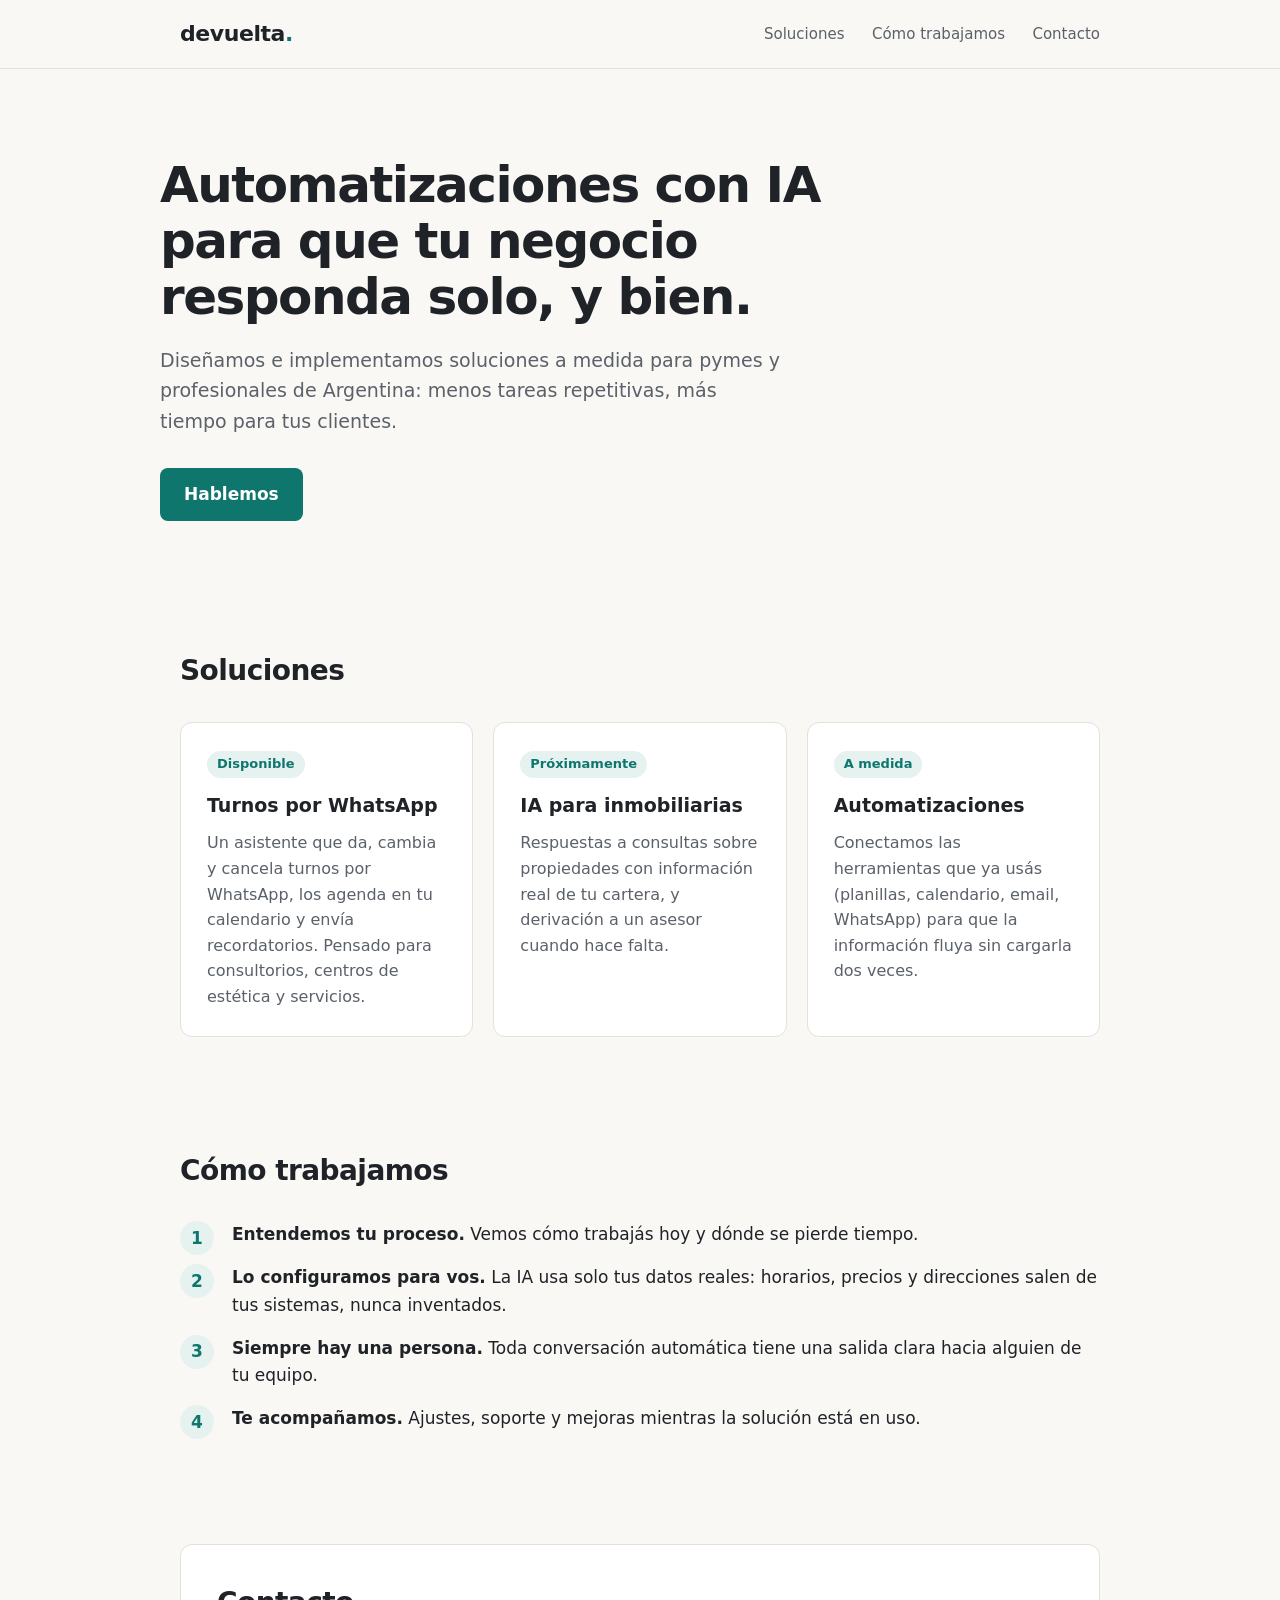
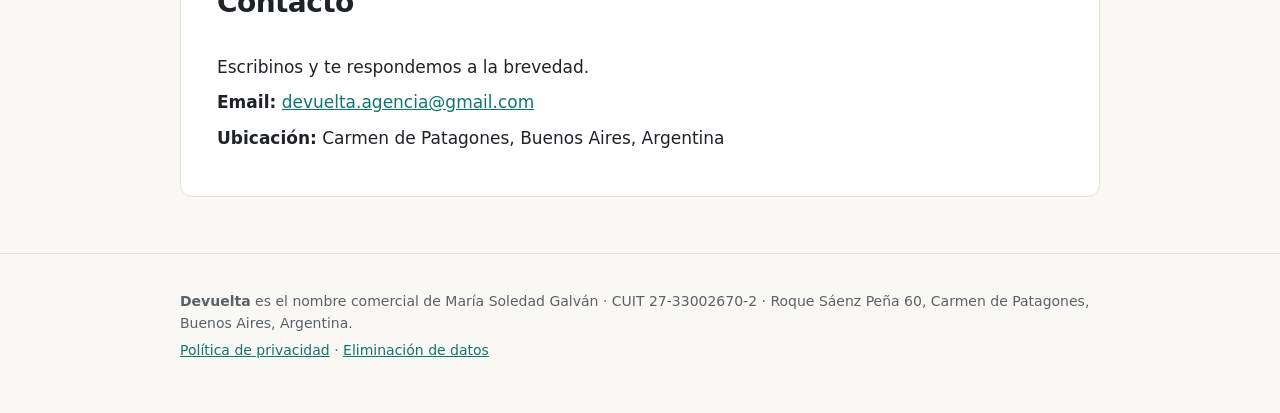
==== index.html @ a5342e05 "Sitio de Devuelta Co-Authored-By: Claude Opus 5.5 <noreply@anthropic.com>" ====
<!doctype html>
<html lang="es-AR">
<head>
  <meta charset="utf-8">
  <meta name="viewport" content="width=device-width, initial-scale=1">
  <title>Devuelta · Automatizaciones e IA para pymes</title>
  <meta name="description" content="Devuelta diseña e implementa automatizaciones y soluciones con inteligencia artificial para pymes y profesionales en Argentina.">
  <link rel="stylesheet" href="styles.css">
</head>
<body>
  <header>
    <div class="contenedor">
      <a class="marca" href="index.html">devuelta<span>.</span></a>
      <nav>
        <a href="#soluciones">Soluciones</a>
        <a href="#como-trabajamos">Cómo trabajamos</a>
        <a href="#contacto">Contacto</a>
      </nav>
    </div>
  </header>

  <main>
    <div class="contenedor hero">
      <h1>Automatizaciones con IA para que tu negocio responda solo, y bien.</h1>
      <p>Diseñamos e implementamos soluciones a medida para pymes y profesionales de Argentina: menos tareas repetitivas, más tiempo para tus clientes.</p>
      <a class="boton" href="#contacto">Hablemos</a>
    </div>

    <section id="soluciones">
      <div class="contenedor">
        <h2>Soluciones</h2>
        <div class="tarjetas">
          <div class="tarjeta">
            <span class="etiqueta">Disponible</span>
            <h3>Turnos por WhatsApp</h3>
            <p>Un asistente que da, cambia y cancela turnos por WhatsApp, los agenda en tu calendario y envía recordatorios. Pensado para consultorios, centros de estética y servicios.</p>
          </div>
          <div class="tarjeta">
            <span class="etiqueta">Próximamente</span>
            <h3>IA para inmobiliarias</h3>
            <p>Respuestas a consultas sobre propiedades con información real de tu cartera, y derivación a un asesor cuando hace falta.</p>
          </div>
          <div class="tarjeta">
            <span class="etiqueta">A medida</span>
            <h3>Automatizaciones</h3>
            <p>Conectamos las herramientas que ya usás (planillas, calendario, email, WhatsApp) para que la información fluya sin cargarla dos veces.</p>
          </div>
        </div>
      </div>
    </section>

    <section id="como-trabajamos">
      <div class="contenedor">
        <h2>Cómo trabajamos</h2>
        <ol class="pasos">
          <li><strong>Entendemos tu proceso.</strong> Vemos cómo trabajás hoy y dónde se pierde tiempo.</li>
          <li><strong>Lo configuramos para vos.</strong> La IA usa solo tus datos reales: horarios, precios y direcciones salen de tus sistemas, nunca inventados.</li>
          <li><strong>Siempre hay una persona.</strong> Toda conversación automática tiene una salida clara hacia alguien de tu equipo.</li>
          <li><strong>Te acompañamos.</strong> Ajustes, soporte y mejoras mientras la solución está en uso.</li>
        </ol>
      </div>
    </section>

    <section id="contacto">
      <div class="contenedor">
        <div class="contacto">
          <h2>Contacto</h2>
          <p>Escribinos y te respondemos a la brevedad.</p>
          <p><strong>Email:</strong> <a href="mailto:devuelta.agencia@gmail.com">devuelta.agencia@gmail.com</a></p>
          <p><strong>Ubicación:</strong> Carmen de Patagones, Buenos Aires, Argentina</p>
        </div>
      </div>
    </section>
  </main>

  <footer>
    <div class="contenedor">
      <p><strong>Devuelta</strong> es el nombre comercial de María Soledad Galván · CUIT 27-33002670-2 · Roque Sáenz Peña 60, Carmen de Patagones, Buenos Aires, Argentina.</p>
      <p><a href="privacidad.html">Política de privacidad</a> · <a href="privacidad.html#eliminacion">Eliminación de datos</a></p>
    </div>
  </footer>
</body>
</html>
---- styles.css ----
:root {
  --fondo: #faf8f5;
  --texto: #1f2328;
  --suave: #5b6169;
  --acento: #0f766e;
  --acento-claro: #e6f2f0;
  --borde: #e4e0da;
  --ancho: 960px;
}

* { box-sizing: border-box; }

body {
  margin: 0;
  background: var(--fondo);
  color: var(--texto);
  font-family: "Inter", system-ui, -apple-system, "Segoe UI", sans-serif;
  font-size: 17px;
  line-height: 1.6;
}

a { color: var(--acento); }

.contenedor {
  max-width: var(--ancho);
  margin: 0 auto;
  padding: 0 20px;
}

header {
  border-bottom: 1px solid var(--borde);
}

header .contenedor {
  display: flex;
  align-items: center;
  justify-content: space-between;
  height: 68px;
}

.marca {
  font-weight: 700;
  font-size: 22px;
  letter-spacing: -0.02em;
  color: var(--texto);
  text-decoration: none;
}

.marca span { color: var(--acento); }

nav a {
  margin-left: 22px;
  color: var(--suave);
  text-decoration: none;
  font-size: 15px;
}

nav a:hover { color: var(--texto); }

.hero {
  padding: 88px 0 72px;
}

.hero h1 {
  font-size: clamp(32px, 5vw, 50px);
  line-height: 1.12;
  letter-spacing: -0.03em;
  margin: 0 0 20px;
  max-width: 760px;
}

.hero p {
  font-size: 19px;
  color: var(--suave);
  max-width: 620px;
  margin: 0 0 32px;
}

.boton {
  display: inline-block;
  background: var(--acento);
  color: #fff;
  padding: 13px 24px;
  border-radius: 8px;
  text-decoration: none;
  font-weight: 600;
}

.boton:hover { background: #0b5f58; }

section { padding: 56px 0; }

section h2 {
  font-size: 28px;
  letter-spacing: -0.02em;
  margin: 0 0 28px;
}

.tarjetas {
  display: grid;
  grid-template-columns: repeat(auto-fit, minmax(260px, 1fr));
  gap: 20px;
}

.tarjeta {
  background: #fff;
  border: 1px solid var(--borde);
  border-radius: 12px;
  padding: 26px;
}

.tarjeta h3 {
  margin: 0 0 10px;
  font-size: 19px;
}

.tarjeta p {
  margin: 0;
  color: var(--suave);
  font-size: 16px;
}

.etiqueta {
  display: inline-block;
  background: var(--acento-claro);
  color: var(--acento);
  font-size: 13px;
  font-weight: 600;
  padding: 3px 10px;
  border-radius: 999px;
  margin-bottom: 12px;
}

.pasos {
  counter-reset: paso;
  list-style: none;
  padding: 0;
  margin: 0;
  display: grid;
  gap: 16px;
}

.pasos li {
  counter-increment: paso;
  position: relative;
  padding-left: 52px;
}

.pasos li::before {
  content: counter(paso);
  position: absolute;
  left: 0;
  top: 0;
  width: 34px;
  height: 34px;
  border-radius: 50%;
  background: var(--acento-claro);
  color: var(--acento);
  font-weight: 700;
  display: flex;
  align-items: center;
  justify-content: center;
}

.contacto {
  background: #fff;
  border: 1px solid var(--borde);
  border-radius: 12px;
  padding: 36px;
}

.contacto p { margin: 0 0 8px; }

footer {
  border-top: 1px solid var(--borde);
  padding: 32px 0 48px;
  color: var(--suave);
  font-size: 14px;
}

footer p { margin: 4px 0; }

/* Páginas legales */
.legal {
  max-width: 760px;
  padding: 56px 20px 72px;
  margin: 0 auto;
}

.legal h1 {
  font-size: 34px;
  letter-spacing: -0.02em;
  margin: 0 0 8px;
}

.legal h2 {
  font-size: 21px;
  margin: 40px 0 12px;
}

.legal .actualizado {
  color: var(--suave);
  margin: 0 0 32px;
}

.legal li { margin-bottom: 6px; }

.recuadro {
  background: var(--acento-claro);
  border-radius: 10px;
  padding: 18px 22px;
}

@media (max-width: 600px) {
  nav a { margin-left: 14px; font-size: 14px; }
  .hero { padding: 56px 0 48px; }
  .contacto { padding: 24px; }
}
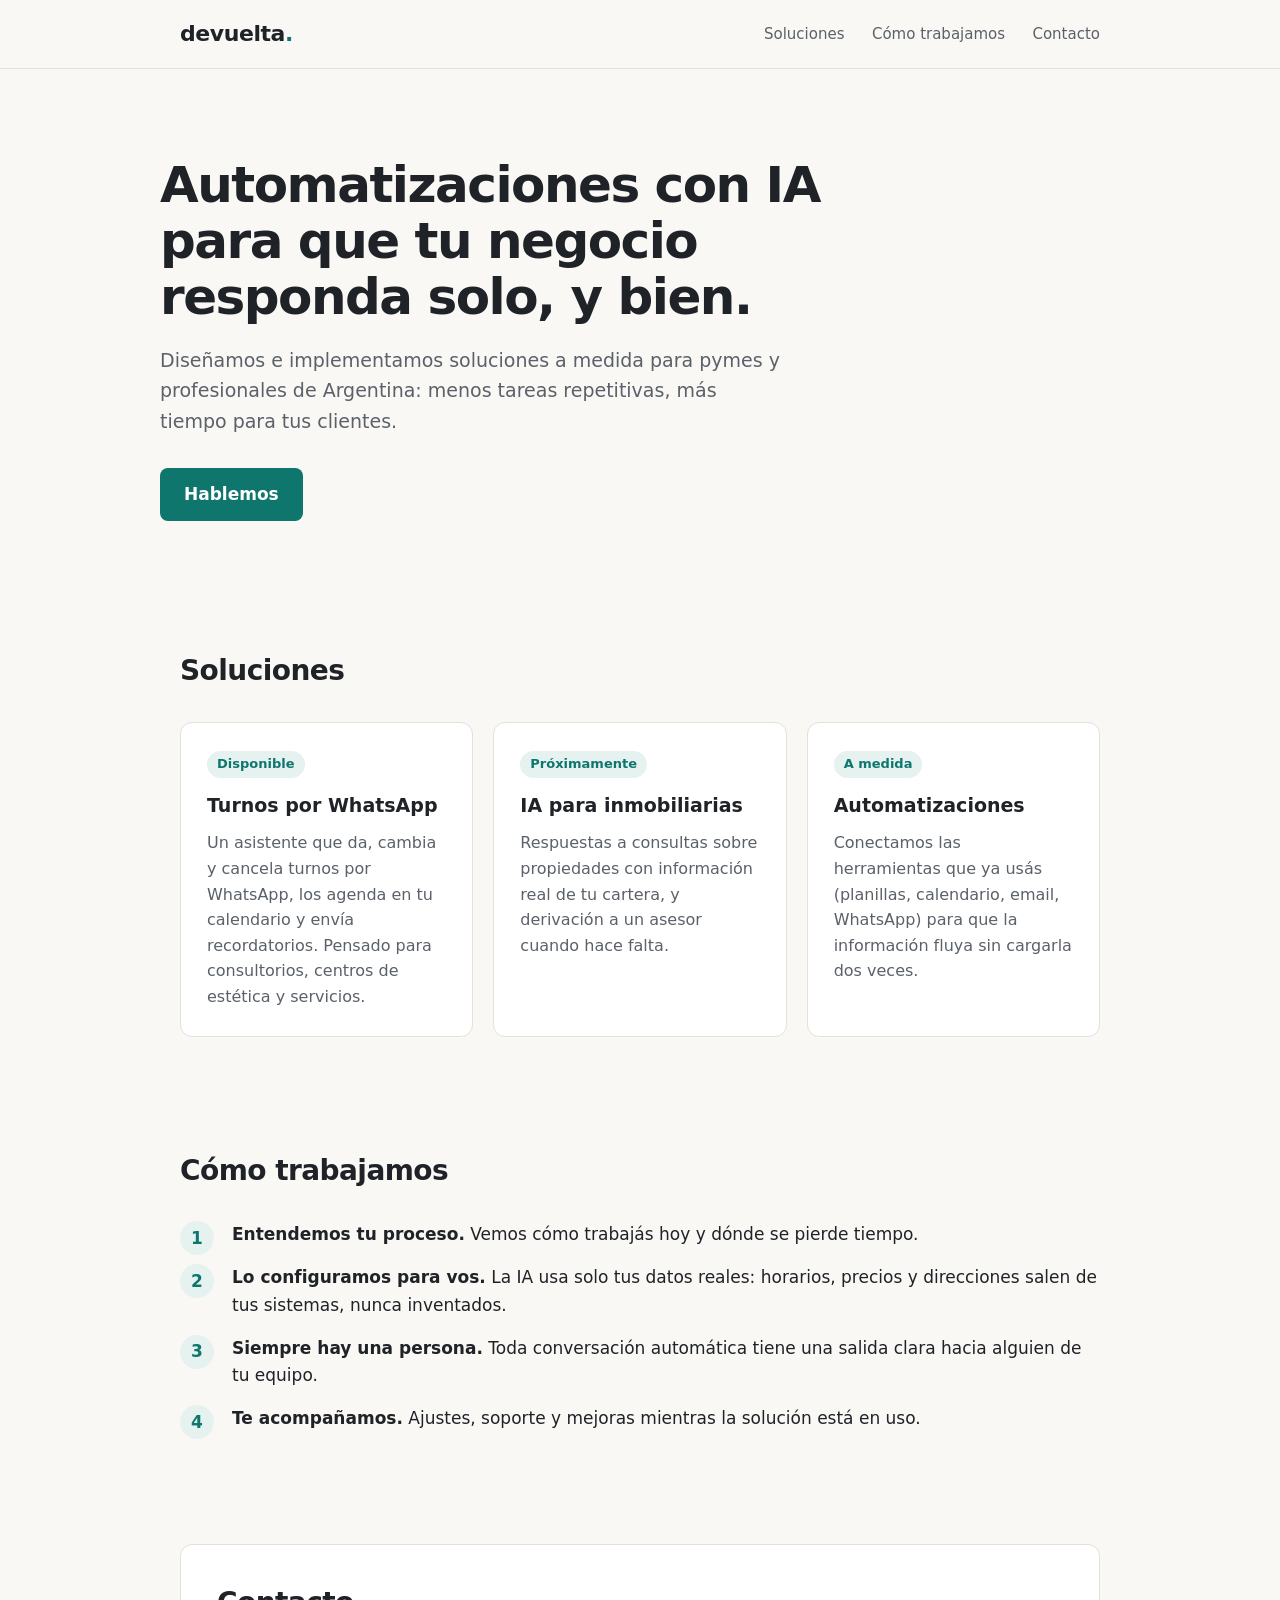
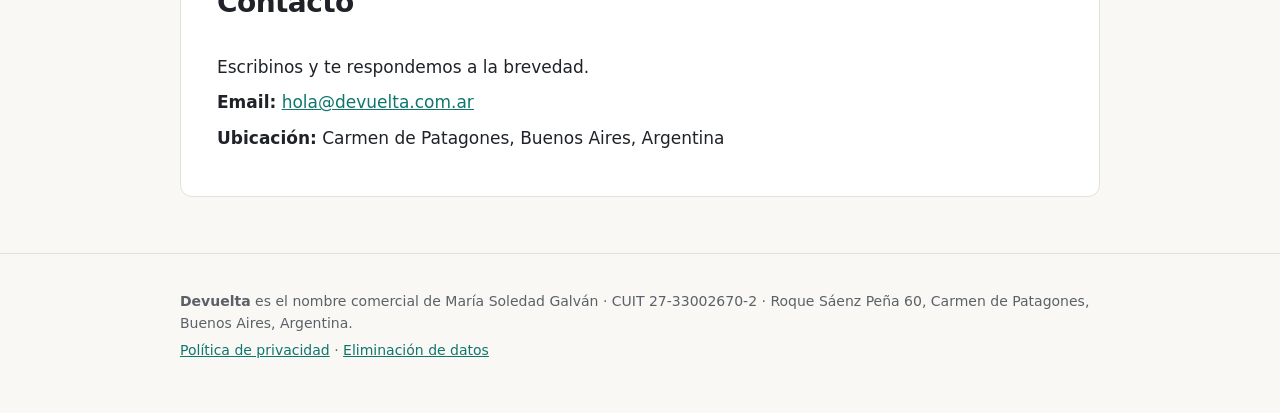
==== commit 55437b27: "Correo hola@devuelta.com.ar y ajustes para celular (index.html)" ====
--- a/index.html
+++ b/index.html
@@ -66,7 +66,7 @@
         <div class="contacto">
           <h2>Contacto</h2>
           <p>Escribinos y te respondemos a la brevedad.</p>
-          <p><strong>Email:</strong> <a href="mailto:devuelta.agencia@gmail.com">devuelta.agencia@gmail.com</a></p>
+          <p><strong>Email:</strong> <a href="mailto:hola@devuelta.com.ar">hola@devuelta.com.ar</a></p>
           <p><strong>Ubicación:</strong> Carmen de Patagones, Buenos Aires, Argentina</p>
         </div>
       </div>
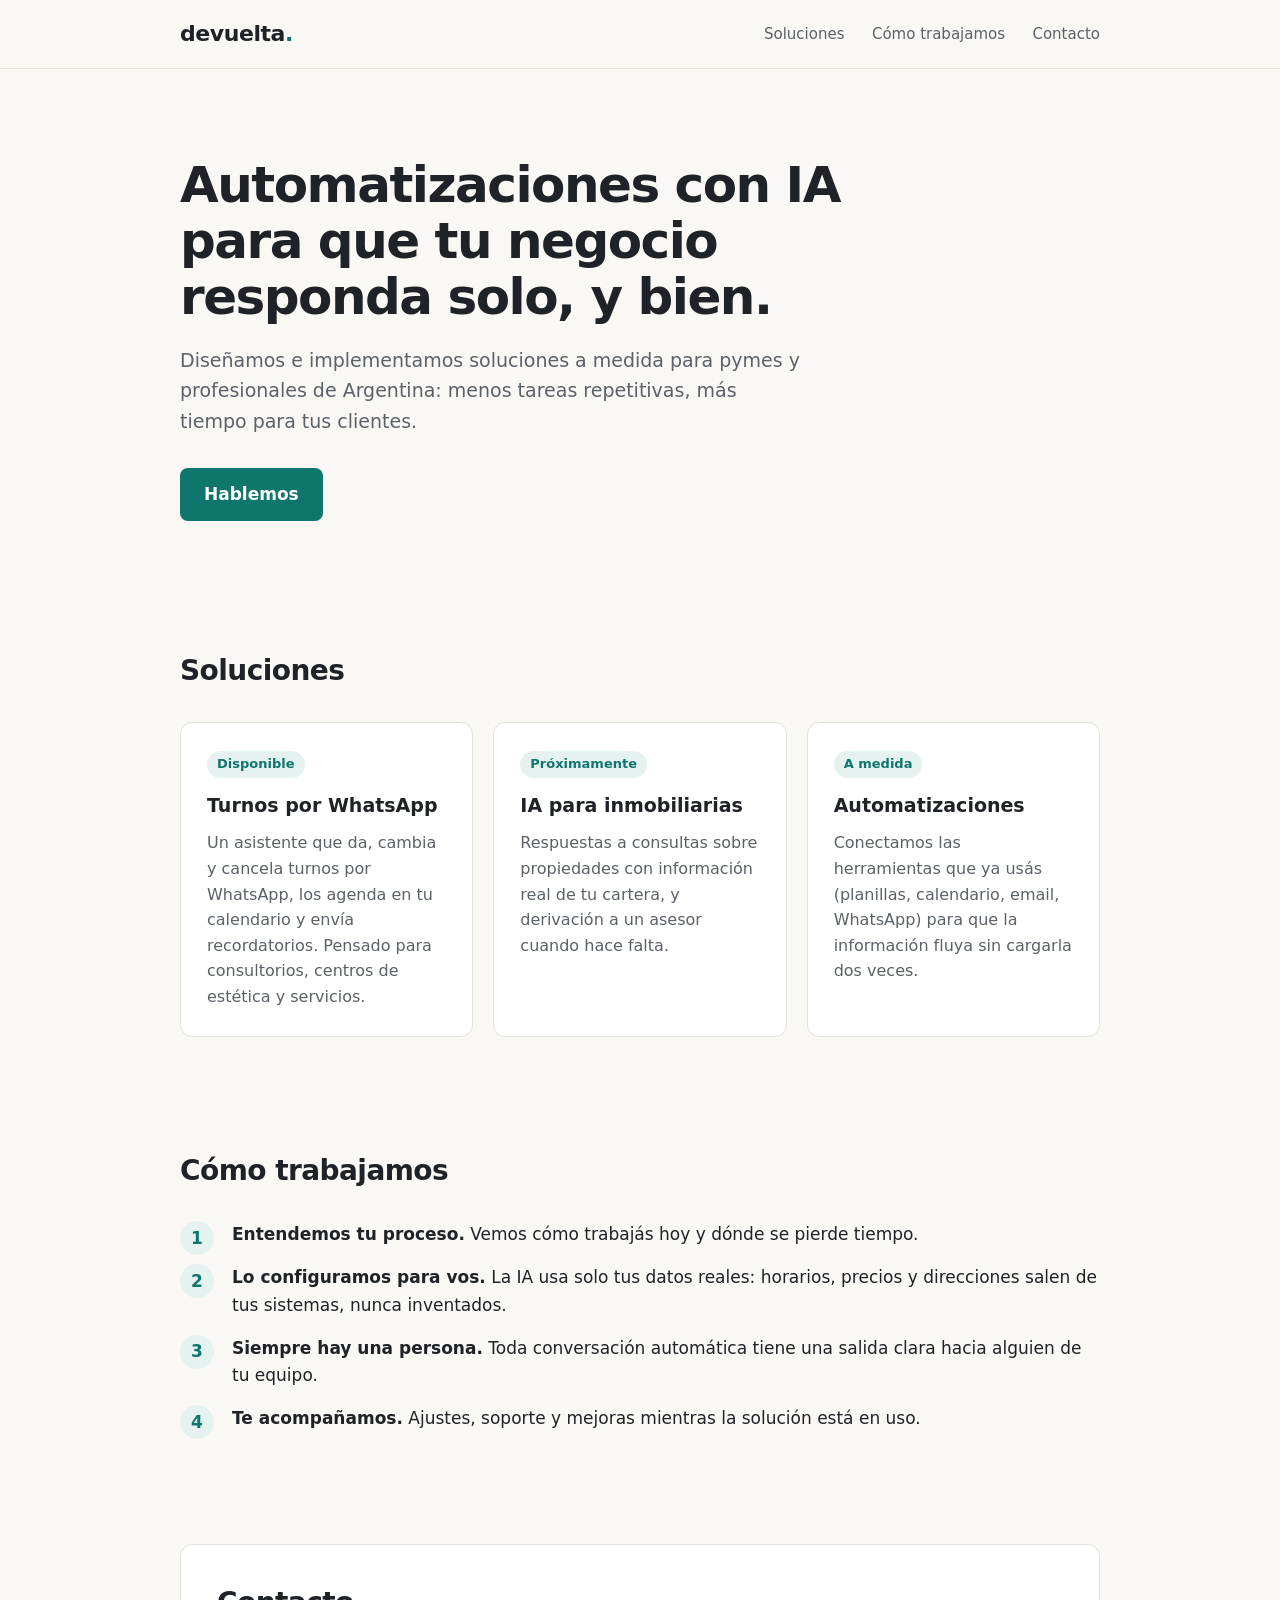
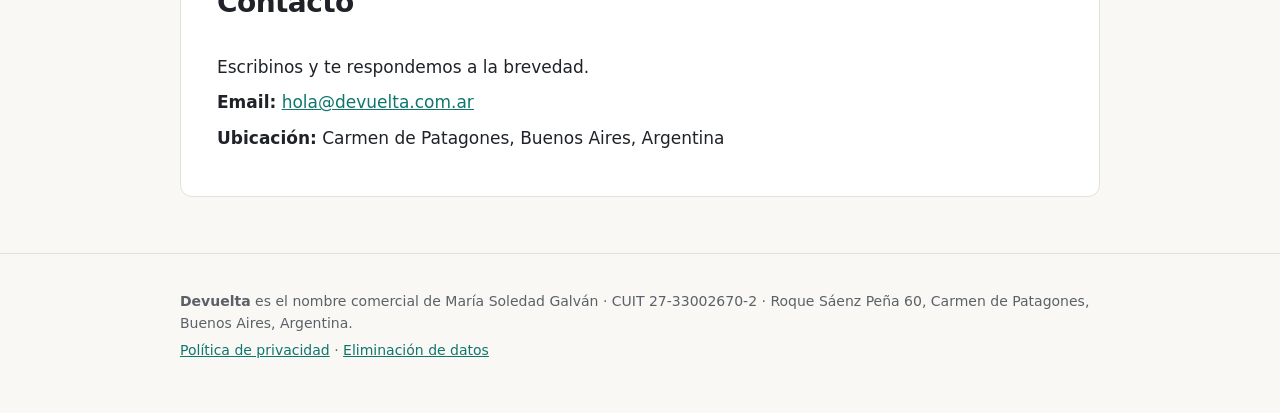
==== commit 5f54c84c: "Versión en la hoja de estilos para evitar caché (index.html)" ====
--- a/index.html
+++ b/index.html
@@ -5,7 +5,7 @@
   <meta name="viewport" content="width=device-width, initial-scale=1">
   <title>Devuelta · Automatizaciones e IA para pymes</title>
   <meta name="description" content="Devuelta diseña e implementa automatizaciones y soluciones con inteligencia artificial para pymes y profesionales en Argentina.">
-  <link rel="stylesheet" href="styles.css">
+  <link rel="stylesheet" href="styles.css?v=2">
 </head>
 <body>
   <header>
--- a/styles.css
+++ b/styles.css
@@ -58,7 +58,8 @@
 nav a:hover { color: var(--texto); }
 
 .hero {
-  padding: 88px 0 72px;
+  padding-top: 88px;
+  padding-bottom: 72px;
 }
 
 .hero h1 {
@@ -212,7 +213,35 @@
 }
 
 @media (max-width: 600px) {
-  nav a { margin-left: 14px; font-size: 14px; }
-  .hero { padding: 56px 0 48px; }
-  .contacto { padding: 24px; }
-}
+  body { font-size: 16px; }
+
+  /* En el celular el menú queda solo con "Contacto", como botón */
+  header .contenedor { height: 60px; }
+  nav a { display: none; }
+  nav a[href$="#contacto"] {
+    display: inline-block;
+    margin-left: 0;
+    padding: 7px 14px;
+    border: 1px solid var(--acento);
+    border-radius: 999px;
+    color: var(--acento);
+    font-size: 14px;
+    font-weight: 600;
+  }
+
+  .hero { padding-top: 44px; padding-bottom: 40px; }
+  .hero h1 { font-size: 30px; }
+  .hero p { font-size: 17px; margin-bottom: 26px; }
+  .boton { display: block; text-align: center; padding: 15px 24px; }
+
+  section { padding: 36px 0; }
+  section h2 { font-size: 24px; margin-bottom: 20px; }
+  .tarjetas { gap: 14px; }
+  .tarjeta { padding: 20px; }
+  .pasos li { padding-left: 46px; }
+  .contacto { padding: 24px 20px; }
+
+  .legal { padding: 36px 20px 56px; }
+  .legal h1 { font-size: 28px; }
+  .legal h2 { font-size: 19px; margin-top: 32px; }
+}
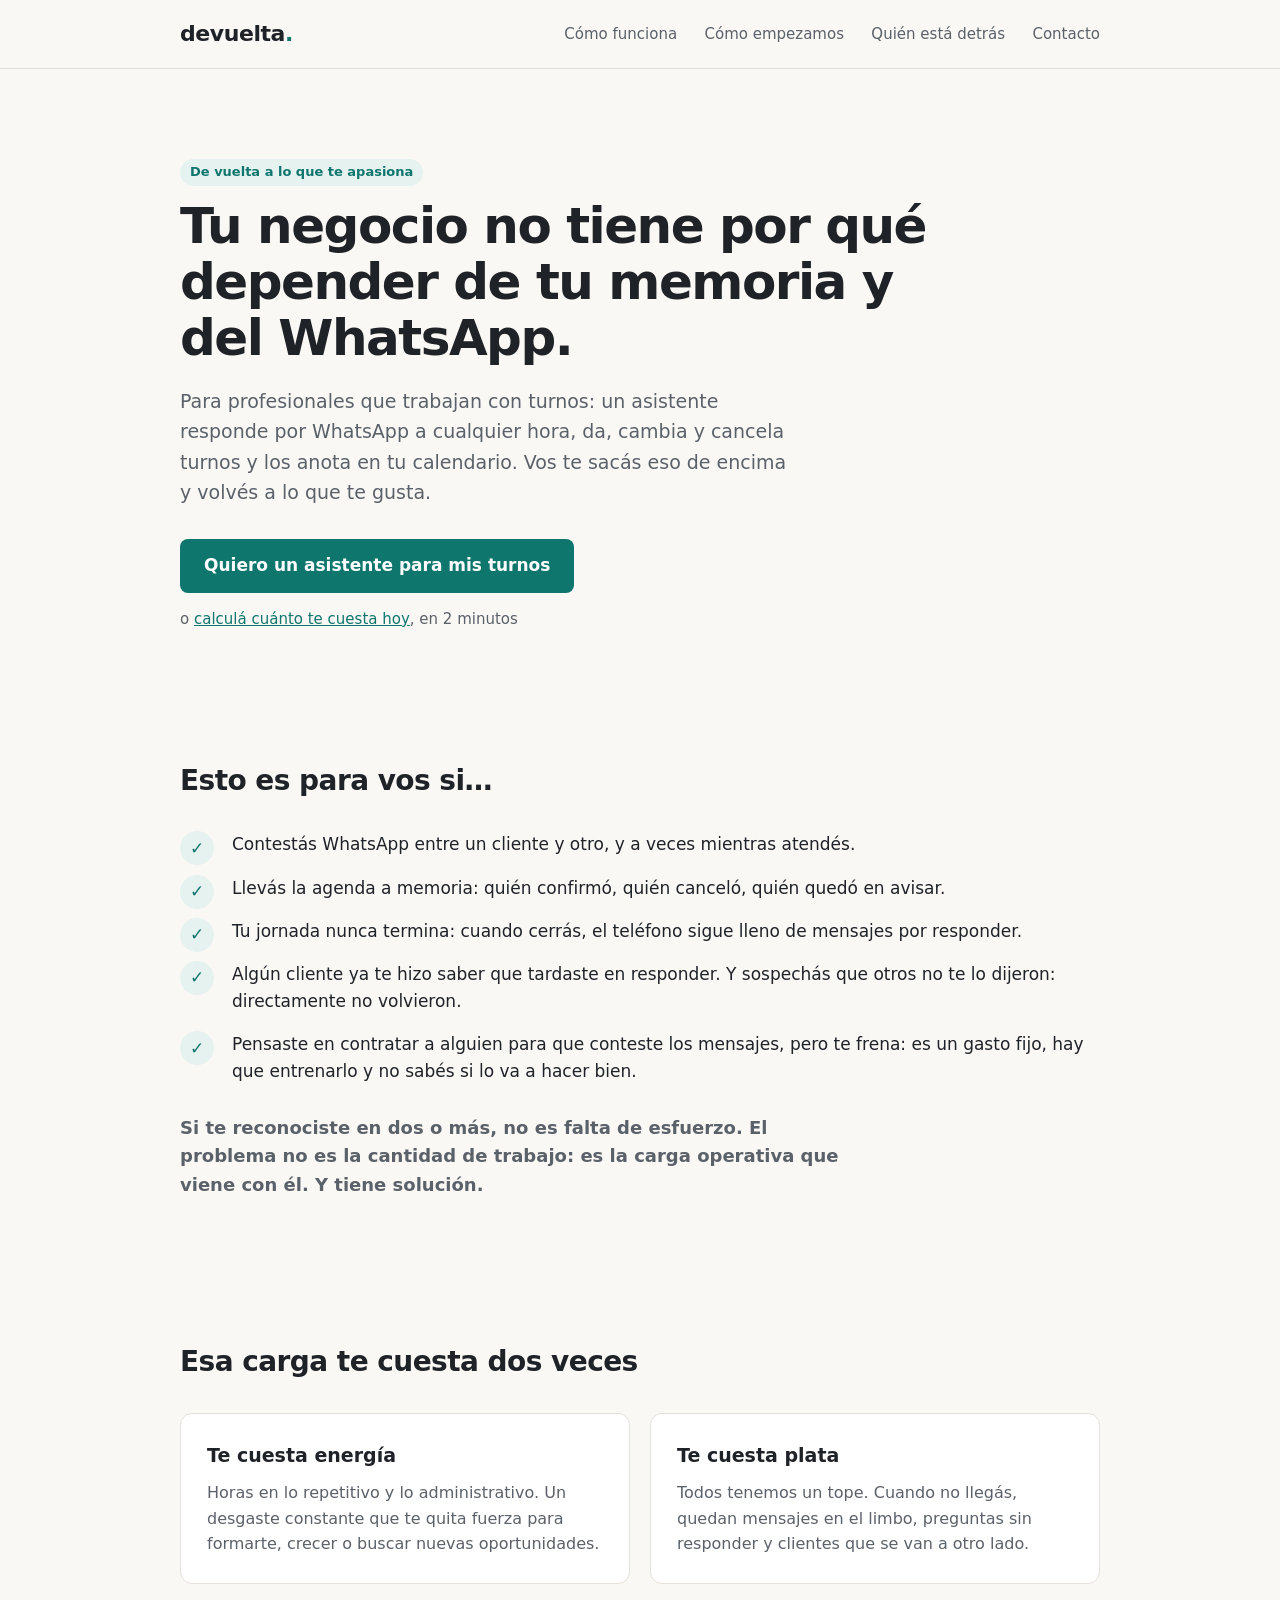
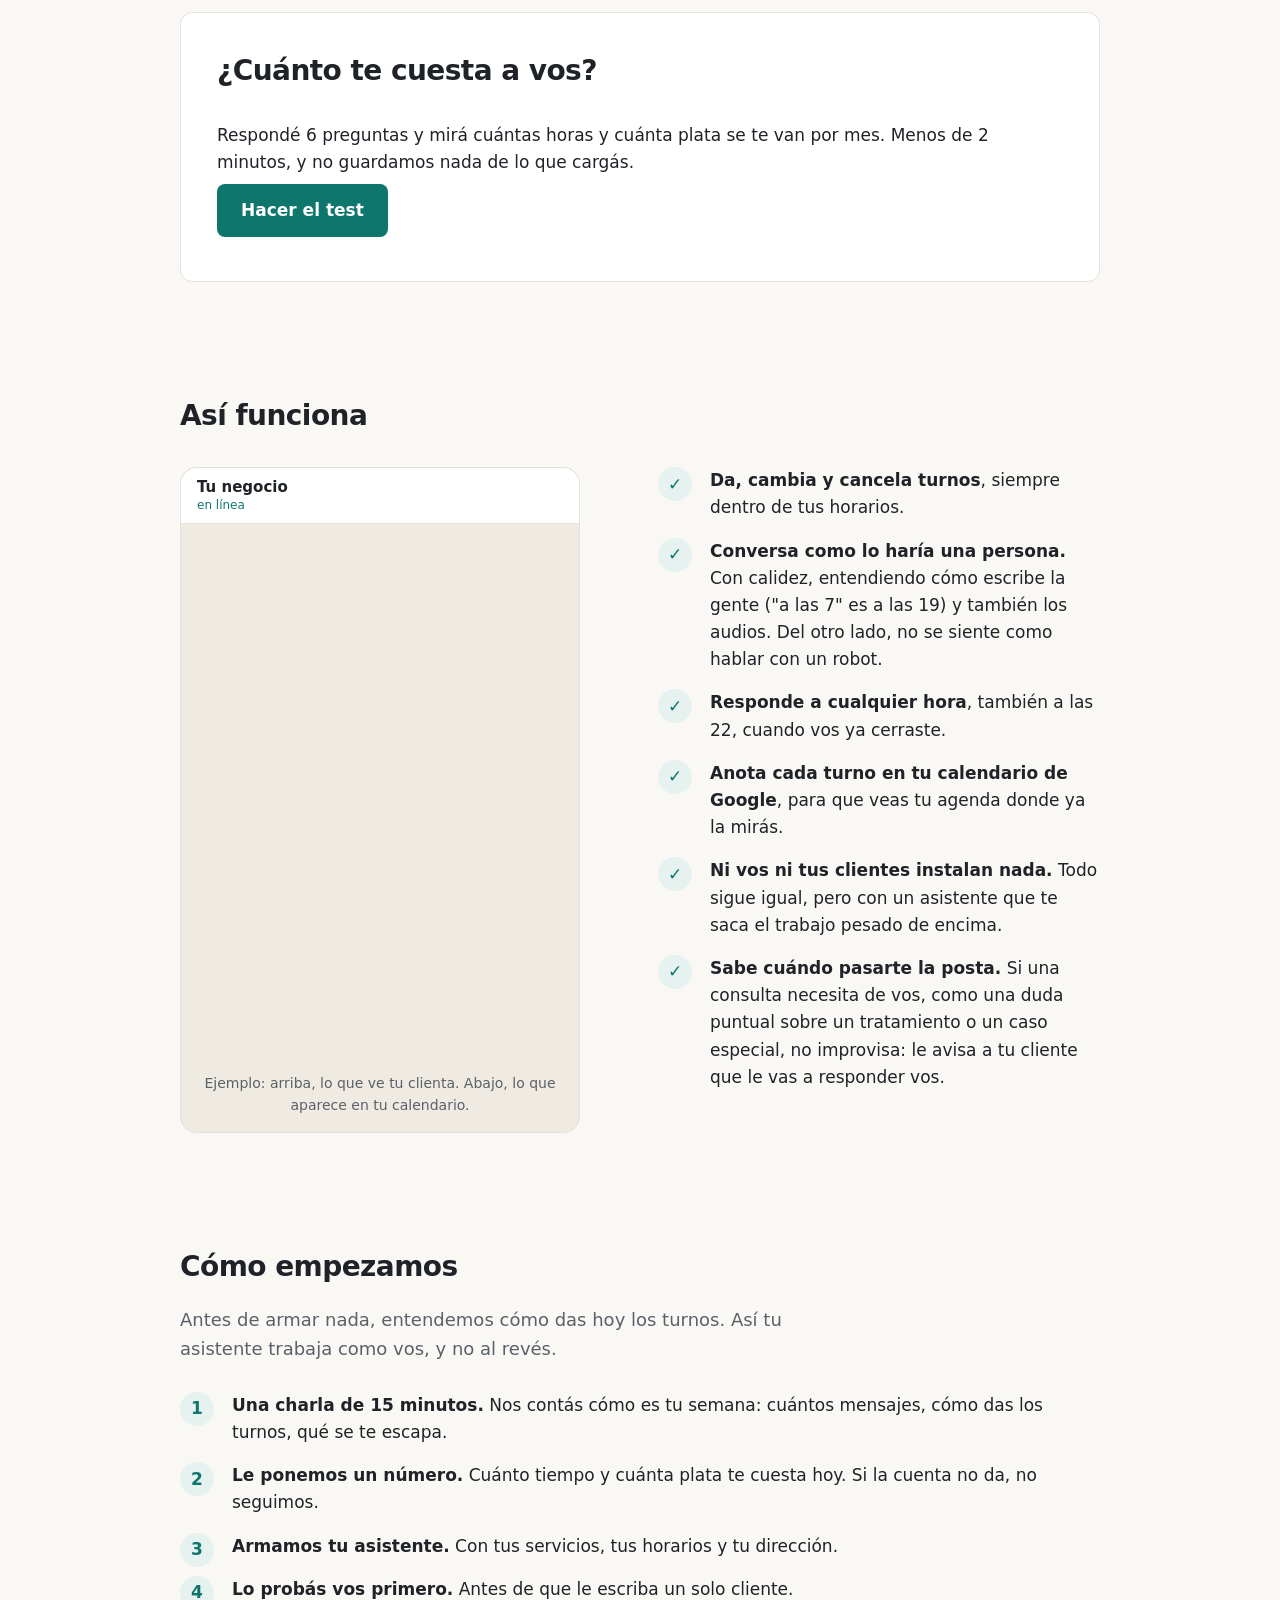
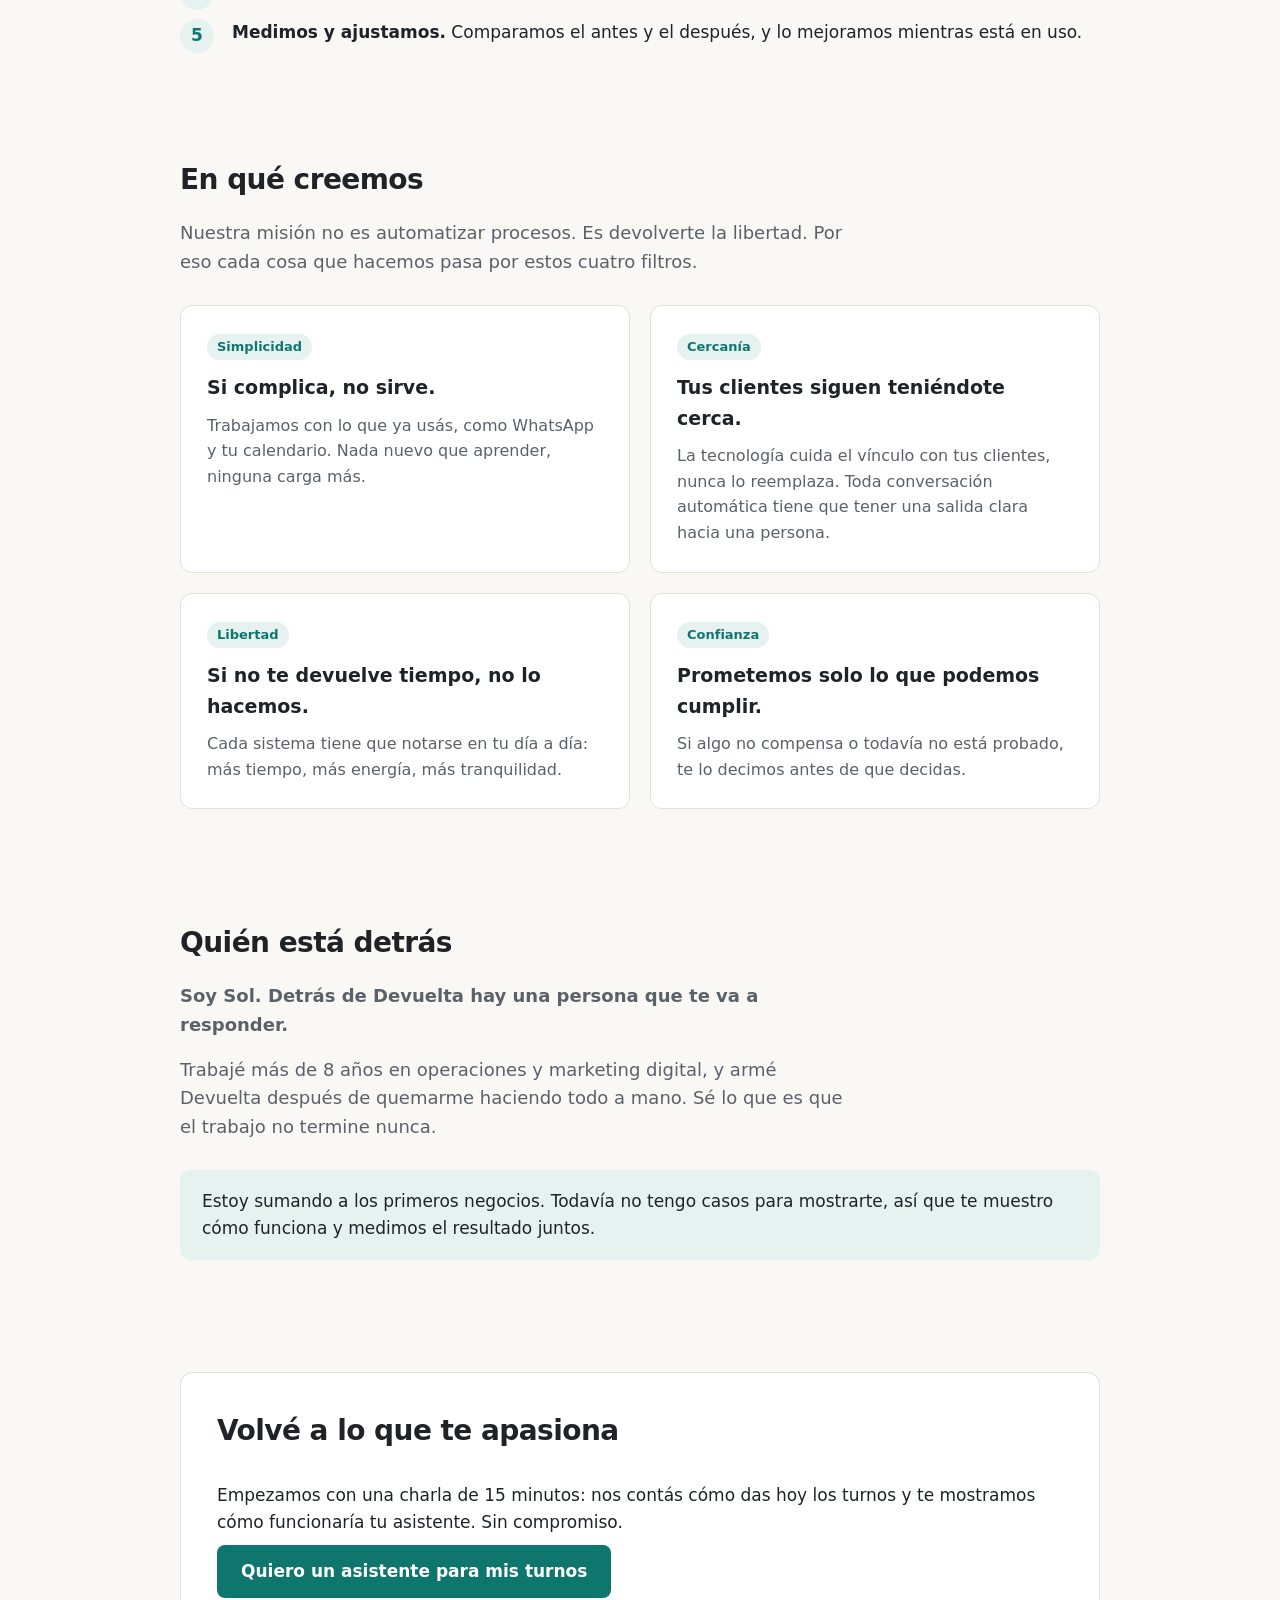
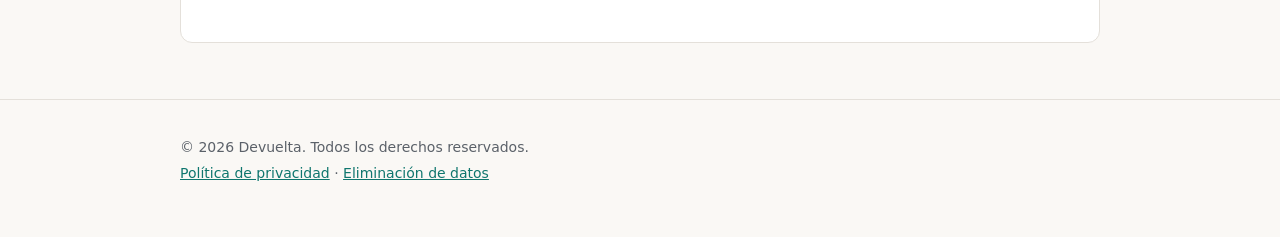
==== commit fcd88d38: "Web: versión enfocada en turnos y test de costo Co-Authored-By: Claude Opus 5.5 <noreply@anthropic.c" ====
--- a/index.html
+++ b/index.html
@@ -3,17 +3,18 @@
 <head>
   <meta charset="utf-8">
   <meta name="viewport" content="width=device-width, initial-scale=1">
-  <title>Devuelta · Automatizaciones e IA para pymes</title>
-  <meta name="description" content="Devuelta diseña e implementa automatizaciones y soluciones con inteligencia artificial para pymes y profesionales en Argentina.">
-  <link rel="stylesheet" href="styles.css?v=2">
+  <title>Devuelta · Que tu negocio no dependa de tu memoria y del WhatsApp</title>
+  <meta name="description" content="Para profesionales que trabajan con turnos: un asistente responde por WhatsApp, da, cambia y cancela turnos y los anota en tu calendario de Google. Sin instalar nada.">
+  <link rel="stylesheet" href="styles.css?v=8">
 </head>
 <body>
   <header>
     <div class="contenedor">
       <a class="marca" href="index.html">devuelta<span>.</span></a>
       <nav>
-        <a href="#soluciones">Soluciones</a>
-        <a href="#como-trabajamos">Cómo trabajamos</a>
+        <a href="#como-funciona">Cómo funciona</a>
+        <a href="#como-empezamos">Cómo empezamos</a>
+        <a href="#quien">Quién está detrás</a>
         <a href="#contacto">Contacto</a>
       </nav>
     </div>
@@ -21,53 +22,133 @@
 
   <main>
     <div class="contenedor hero">
-      <h1>Automatizaciones con IA para que tu negocio responda solo, y bien.</h1>
-      <p>Diseñamos e implementamos soluciones a medida para pymes y profesionales de Argentina: menos tareas repetitivas, más tiempo para tus clientes.</p>
-      <a class="boton" href="#contacto">Hablemos</a>
+      <span class="etiqueta">De vuelta a lo que te apasiona</span>
+      <h1>Tu negocio no tiene por qué depender de tu memoria y del WhatsApp.</h1>
+      <p>Para profesionales que trabajan con turnos: un asistente responde por WhatsApp a cualquier hora, da, cambia y cancela turnos y los anota en tu calendario. Vos te sacás eso de encima y volvés a lo que te gusta.</p>
+      <a class="boton" href="https://wa.me/5492213147922?text=%C2%A1Hola%20Sol%21%20Vi%20la%20web%20de%20Devuelta%20y%20quiero%20un%20asistente%20para%20mis%20turnos.%20Te%20cuento%20c%C3%B3mo%20trabajo%20hoy%3A" target="_blank" rel="noopener">Quiero un asistente para mis turnos</a>
+      <p class="hero-secundario">o <a href="test/index.html">calculá cuánto te cuesta hoy</a>, en 2 minutos</p>
     </div>
 
-    <section id="soluciones">
-      <div class="contenedor">
-        <h2>Soluciones</h2>
+    <section id="para-vos">
+      <div class="contenedor">
+        <h2>Esto es para vos si…</h2>
+        <ol class="pasos checklist">
+          <li>Contestás WhatsApp entre un cliente y otro, y a veces mientras atendés.</li>
+          <li>Llevás la agenda a memoria: quién confirmó, quién canceló, quién quedó en avisar.</li>
+          <li>Tu jornada nunca termina: cuando cerrás, el teléfono sigue lleno de mensajes por responder.</li>
+          <li>Algún cliente ya te hizo saber que tardaste en responder. Y sospechás que otros no te lo dijeron: directamente no volvieron.</li>
+          <li>Pensaste en contratar a alguien para que conteste los mensajes, pero te frena: es un gasto fijo, hay que entrenarlo y no sabés si lo va a hacer bien.</li>
+        </ol>
+        <p class="bajada cierre">Si te reconociste en dos o más, no es falta de esfuerzo. El problema no es la cantidad de trabajo: es la carga operativa que viene con él. Y tiene solución.</p>
+      </div>
+    </section>
+
+    <section id="problema">
+      <div class="contenedor">
+        <h2>Esa carga te cuesta dos veces</h2>
         <div class="tarjetas">
           <div class="tarjeta">
-            <span class="etiqueta">Disponible</span>
-            <h3>Turnos por WhatsApp</h3>
-            <p>Un asistente que da, cambia y cancela turnos por WhatsApp, los agenda en tu calendario y envía recordatorios. Pensado para consultorios, centros de estética y servicios.</p>
-          </div>
-          <div class="tarjeta">
-            <span class="etiqueta">Próximamente</span>
-            <h3>IA para inmobiliarias</h3>
-            <p>Respuestas a consultas sobre propiedades con información real de tu cartera, y derivación a un asesor cuando hace falta.</p>
-          </div>
-          <div class="tarjeta">
-            <span class="etiqueta">A medida</span>
-            <h3>Automatizaciones</h3>
-            <p>Conectamos las herramientas que ya usás (planillas, calendario, email, WhatsApp) para que la información fluya sin cargarla dos veces.</p>
-          </div>
-        </div>
-      </div>
-    </section>
-
-    <section id="como-trabajamos">
-      <div class="contenedor">
-        <h2>Cómo trabajamos</h2>
+            <h3>Te cuesta energía</h3>
+            <p>Horas en lo repetitivo y lo administrativo. Un desgaste constante que te quita fuerza para formarte, crecer o buscar nuevas oportunidades.</p>
+          </div>
+          <div class="tarjeta">
+            <h3>Te cuesta plata</h3>
+            <p>Todos tenemos un tope. Cuando no llegás, quedan mensajes en el limbo, preguntas sin responder y clientes que se van a otro lado.</p>
+          </div>
+        </div>
+        <div class="contacto test-bloque">
+          <h2>¿Cuánto te cuesta a vos?</h2>
+          <p>Respondé 6 preguntas y mirá cuántas horas y cuánta plata se te van por mes. Menos de 2 minutos, y no guardamos nada de lo que cargás.</p>
+          <p><a class="boton" href="test/index.html">Hacer el test</a></p>
+        </div>
+      </div>
+    </section>
+
+    <section id="como-funciona">
+      <div class="contenedor">
+        <h2>Así funciona</h2>
+        <div class="dos-columnas">
+          <div class="chat" id="chat" aria-label="Ejemplo de conversación por WhatsApp: a las 22:15 una clienta pide turno y el asistente se lo reserva para el viernes a las 19.">
+            <div class="chat-cabecera"><strong>Tu negocio</strong><span id="chatEstado">en línea</span></div>
+            <div class="msg clienta">Hola! Quiero un turno para el viernes a la tarde, puede ser?<span class="hora">22:15</span></div>
+            <div class="msg">¡Hola! 😊 El viernes a la tarde tengo libre a las 16:00 y a las 19:00. ¿Cuál te queda mejor? Decime también tu nombre y para qué es el turno.<span class="hora">22:15</span></div>
+            <div class="msg clienta">A las 7. Soy Carla, es para una limpieza facial<span class="hora">22:16</span></div>
+            <div class="msg">¡Genial, Carla! Tu turno quedó reservado:<br>📅 <strong>Viernes 20/11, 19:00</strong><br>📍 Mitre 450<br>Si necesitás cambiarlo, escribime por acá.<span class="hora">22:16</span></div>
+            <div class="chat-aviso">📅 <strong>Nuevo turno en tu calendario</strong><br>Viernes 20/11 · 19:00 · Carla · Limpieza facial</div>
+            <p class="chat-pie">Ejemplo: arriba, lo que ve tu clienta. Abajo, lo que aparece en tu calendario.</p>
+          </div>
+          <div>
+            <ol class="pasos checklist">
+              <li><strong>Da, cambia y cancela turnos</strong>, siempre dentro de tus horarios.</li>
+              <li><strong>Conversa como lo haría una persona.</strong> Con calidez, entendiendo cómo escribe la gente ("a las 7" es a las 19) y también los audios. Del otro lado, no se siente como hablar con un robot.</li>
+              <li><strong>Responde a cualquier hora</strong>, también a las 22, cuando vos ya cerraste.</li>
+              <li><strong>Anota cada turno en tu calendario de Google</strong>, para que veas tu agenda donde ya la mirás.</li>
+              <li><strong>Ni vos ni tus clientes instalan nada.</strong> Todo sigue igual, pero con un asistente que te saca el trabajo pesado de encima.</li>
+              <li><strong>Sabe cuándo pasarte la posta.</strong> Si una consulta necesita de vos, como una duda puntual sobre un tratamiento o un caso especial, no improvisa: le avisa a tu cliente que le vas a responder vos.</li>
+            </ol>
+          </div>
+        </div>
+      </div>
+    </section>
+
+    <section id="como-empezamos">
+      <div class="contenedor">
+        <h2>Cómo empezamos</h2>
+        <p class="bajada">Antes de armar nada, entendemos cómo das hoy los turnos. Así tu asistente trabaja como vos, y no al revés.</p>
         <ol class="pasos">
-          <li><strong>Entendemos tu proceso.</strong> Vemos cómo trabajás hoy y dónde se pierde tiempo.</li>
-          <li><strong>Lo configuramos para vos.</strong> La IA usa solo tus datos reales: horarios, precios y direcciones salen de tus sistemas, nunca inventados.</li>
-          <li><strong>Siempre hay una persona.</strong> Toda conversación automática tiene una salida clara hacia alguien de tu equipo.</li>
-          <li><strong>Te acompañamos.</strong> Ajustes, soporte y mejoras mientras la solución está en uso.</li>
+          <li><strong>Una charla de 15 minutos.</strong> Nos contás cómo es tu semana: cuántos mensajes, cómo das los turnos, qué se te escapa.</li>
+          <li><strong>Le ponemos un número.</strong> Cuánto tiempo y cuánta plata te cuesta hoy. Si la cuenta no da, no seguimos.</li>
+          <li><strong>Armamos tu asistente.</strong> Con tus servicios, tus horarios y tu dirección.</li>
+          <li><strong>Lo probás vos primero.</strong> Antes de que le escriba un solo cliente.</li>
+          <li><strong>Medimos y ajustamos.</strong> Comparamos el antes y el después, y lo mejoramos mientras está en uso.</li>
         </ol>
       </div>
     </section>
 
+    <section id="valores">
+      <div class="contenedor">
+        <h2>En qué creemos</h2>
+        <p class="bajada">Nuestra misión no es automatizar procesos. Es devolverte la libertad. Por eso cada cosa que hacemos pasa por estos cuatro filtros.</p>
+        <div class="tarjetas tarjetas-dos">
+          <div class="tarjeta">
+            <span class="etiqueta">Simplicidad</span>
+            <h3>Si complica, no sirve.</h3>
+            <p>Trabajamos con lo que ya usás, como WhatsApp y tu calendario. Nada nuevo que aprender, ninguna carga más.</p>
+          </div>
+          <div class="tarjeta">
+            <span class="etiqueta">Cercanía</span>
+            <h3>Tus clientes siguen teniéndote cerca.</h3>
+            <p>La tecnología cuida el vínculo con tus clientes, nunca lo reemplaza. Toda conversación automática tiene que tener una salida clara hacia una persona.</p>
+          </div>
+          <div class="tarjeta">
+            <span class="etiqueta">Libertad</span>
+            <h3>Si no te devuelve tiempo, no lo hacemos.</h3>
+            <p>Cada sistema tiene que notarse en tu día a día: más tiempo, más energía, más tranquilidad.</p>
+          </div>
+          <div class="tarjeta">
+            <span class="etiqueta">Confianza</span>
+            <h3>Prometemos solo lo que podemos cumplir.</h3>
+            <p>Si algo no compensa o todavía no está probado, te lo decimos antes de que decidas.</p>
+          </div>
+        </div>
+      </div>
+    </section>
+
+    <section id="quien">
+      <div class="contenedor">
+        <h2>Quién está detrás</h2>
+        <p class="bajada"><strong>Soy Sol. Detrás de Devuelta hay una persona que te va a responder.</strong></p>
+        <p class="bajada">Trabajé más de 8 años en operaciones y marketing digital, y armé Devuelta después de quemarme haciendo todo a mano. Sé lo que es que el trabajo no termine nunca.</p>
+        <p class="nota">Estoy sumando a los primeros negocios. Todavía no tengo casos para mostrarte, así que te muestro cómo funciona y medimos el resultado juntos.</p>
+      </div>
+    </section>
+
     <section id="contacto">
       <div class="contenedor">
         <div class="contacto">
-          <h2>Contacto</h2>
-          <p>Escribinos y te respondemos a la brevedad.</p>
-          <p><strong>Email:</strong> <a href="mailto:hola@devuelta.com.ar">hola@devuelta.com.ar</a></p>
-          <p><strong>Ubicación:</strong> Carmen de Patagones, Buenos Aires, Argentina</p>
+          <h2>Volvé a lo que te apasiona</h2>
+          <p>Empezamos con una charla de 15 minutos: nos contás cómo das hoy los turnos y te mostramos cómo funcionaría tu asistente. Sin compromiso.</p>
+          <p><a class="boton" href="https://wa.me/5492213147922?text=%C2%A1Hola%20Sol%21%20Vi%20la%20web%20de%20Devuelta%20y%20quiero%20un%20asistente%20para%20mis%20turnos.%20Te%20cuento%20c%C3%B3mo%20trabajo%20hoy%3A" target="_blank" rel="noopener">Quiero un asistente para mis turnos</a></p>
         </div>
       </div>
     </section>
@@ -75,9 +156,47 @@
 
   <footer>
     <div class="contenedor">
-      <p><strong>Devuelta</strong> es el nombre comercial de María Soledad Galván · CUIT 27-33002670-2 · Roque Sáenz Peña 60, Carmen de Patagones, Buenos Aires, Argentina.</p>
+      <p>© 2026 Devuelta. Todos los derechos reservados.</p>
       <p><a href="privacidad.html">Política de privacidad</a> · <a href="privacidad.html#eliminacion">Eliminación de datos</a></p>
     </div>
   </footer>
+<script>
+// Conversación de ejemplo: aparece mensaje a mensaje, como en la demo.
+// Sin JavaScript o con "reducir movimiento" activado, se ve completa.
+(function () {
+  var chat = document.getElementById("chat");
+  if (!chat || !("IntersectionObserver" in window)) return;
+  if (window.matchMedia && window.matchMedia("(prefers-reduced-motion: reduce)").matches) return;
+  var piezas = chat.querySelectorAll(".msg, .chat-aviso");
+  var estado = document.getElementById("chatEstado");
+  // [momento en ms, qué pasa]: número = mostrar esa pieza; "e" = escribiendo; "l" = en línea
+  var guion = [[600, 0], [1500, "e"], [3200, 1], [3200, "l"], [5200, 2], [6200, "e"], [8000, 3], [8000, "l"], [9200, 4]];
+  var timers = [], corriendo = false;
+  chat.classList.add("animado");
+  function reiniciar() {
+    piezas.forEach(function (p) { p.classList.remove("visible"); });
+    estado.textContent = "en línea";
+  }
+  function correr() {
+    corriendo = true;
+    reiniciar();
+    guion.forEach(function (paso) {
+      timers.push(setTimeout(function () {
+        if (paso[1] === "e") estado.textContent = "escribiendo…";
+        else if (paso[1] === "l") estado.textContent = "en línea";
+        else piezas[paso[1]].classList.add("visible");
+      }, paso[0]));
+    });
+    timers.push(setTimeout(correr, 15000));
+  }
+  function frenar() { timers.forEach(clearTimeout); timers = []; corriendo = false; }
+  new IntersectionObserver(function (entradas) {
+    entradas.forEach(function (e) {
+      if (e.isIntersecting && !corriendo) correr();
+      else if (!e.isIntersecting && corriendo) frenar();
+    });
+  }, { threshold: 0.4 }).observe(chat);
+})();
+</script>
 </body>
 </html>
--- a/styles.css
+++ b/styles.css
@@ -89,6 +89,8 @@
 
 .boton:hover { background: #0b5f58; }
 
+.hero .hero-secundario { font-size: 15px; margin: 14px 0 0; }
+
 section { padding: 56px 0; }
 
 section h2 {
@@ -101,6 +103,11 @@
   display: grid;
   grid-template-columns: repeat(auto-fit, minmax(260px, 1fr));
   gap: 20px;
+}
+
+/* Cuatro tarjetas: dos por fila en computadora, una en el celular */
+.tarjetas-dos {
+  grid-template-columns: repeat(auto-fit, minmax(min(100%, 340px), 1fr));
 }
 
 .tarjeta {
@@ -119,6 +126,27 @@
   margin: 0;
   color: var(--suave);
   font-size: 16px;
+}
+
+.tarjeta-destacada {
+  background: var(--acento-claro);
+  border-color: var(--acento);
+}
+
+.tarjeta-destacada p { color: var(--texto); }
+
+.bajada {
+  max-width: 680px;
+  margin: -12px 0 28px;
+  color: var(--suave);
+  font-size: 18px;
+}
+
+.nota {
+  margin: 24px 0 0;
+  padding: 18px 22px;
+  background: var(--acento-claro);
+  border-radius: 10px;
 }
 
 .etiqueta {
@@ -162,6 +190,63 @@
   align-items: center;
   justify-content: center;
 }
+
+/* Lista de "es para vos si": tilde en lugar de número */
+.checklist li::before {
+  content: "✓";
+}
+
+.cierre {
+  margin-top: 28px;
+  font-weight: 600;
+}
+
+/* Dos columnas: conversación de ejemplo y lista */
+.dos-columnas {
+  display: grid;
+  grid-template-columns: repeat(auto-fit, minmax(min(100%, 320px), 1fr));
+  gap: 36px;
+  align-items: start;
+}
+
+/* Conversación de ejemplo, como se ve en WhatsApp */
+.chat {
+  background: #efeae2;
+  border: 1px solid var(--borde);
+  border-radius: 16px;
+  padding: 16px;
+  max-width: 400px;
+}
+.chat-cabecera {
+  display: flex; flex-direction: column; font-size: 15px; line-height: 1.3;
+  background: #fff; margin: -16px -16px 10px; padding: 10px 16px; border-radius: 16px 16px 0 0;
+  border-bottom: 1px solid var(--borde);
+}
+.chat-cabecera span { font-size: 12px; color: var(--acento); }
+.chat-aviso {
+  background: var(--acento-claro); color: var(--texto); border: 1px solid var(--acento);
+  border-radius: 10px; padding: 8px 12px; margin: 12px 0 0; font-size: 14px; line-height: 1.4;
+}
+/* Animación: solo si el script la activa */
+.chat.animado .msg, .chat.animado .chat-aviso {
+  opacity: 0; transform: translateY(6px); transition: opacity .35s ease, transform .35s ease;
+}
+.chat.animado .visible { opacity: 1; transform: none; }
+.test-bloque { margin-top: 28px; }
+.msg {
+  max-width: 85%;
+  width: fit-content;
+  padding: 8px 12px 6px;
+  border-radius: 10px;
+  margin: 8px 0;
+  font-size: 15px;
+  line-height: 1.45;
+  background: #fff;
+  box-shadow: 0 1px 0 rgba(0, 0, 0, .08);
+}
+.msg.clienta { margin-left: auto; background: #d9fdd3; }
+.msg .hora { display: block; text-align: right; font-size: 11px; color: var(--suave); margin-top: 2px; }
+.chat-pie { font-size: 14px; color: var(--suave); margin: 12px 0 0; text-align: center; }
 
 .contacto {
   background: #fff;
@@ -233,6 +318,7 @@
   .hero h1 { font-size: 30px; }
   .hero p { font-size: 17px; margin-bottom: 26px; }
   .boton { display: block; text-align: center; padding: 15px 24px; }
+  .hero .hero-secundario { text-align: center; }
 
   section { padding: 36px 0; }
   section h2 { font-size: 24px; margin-bottom: 20px; }
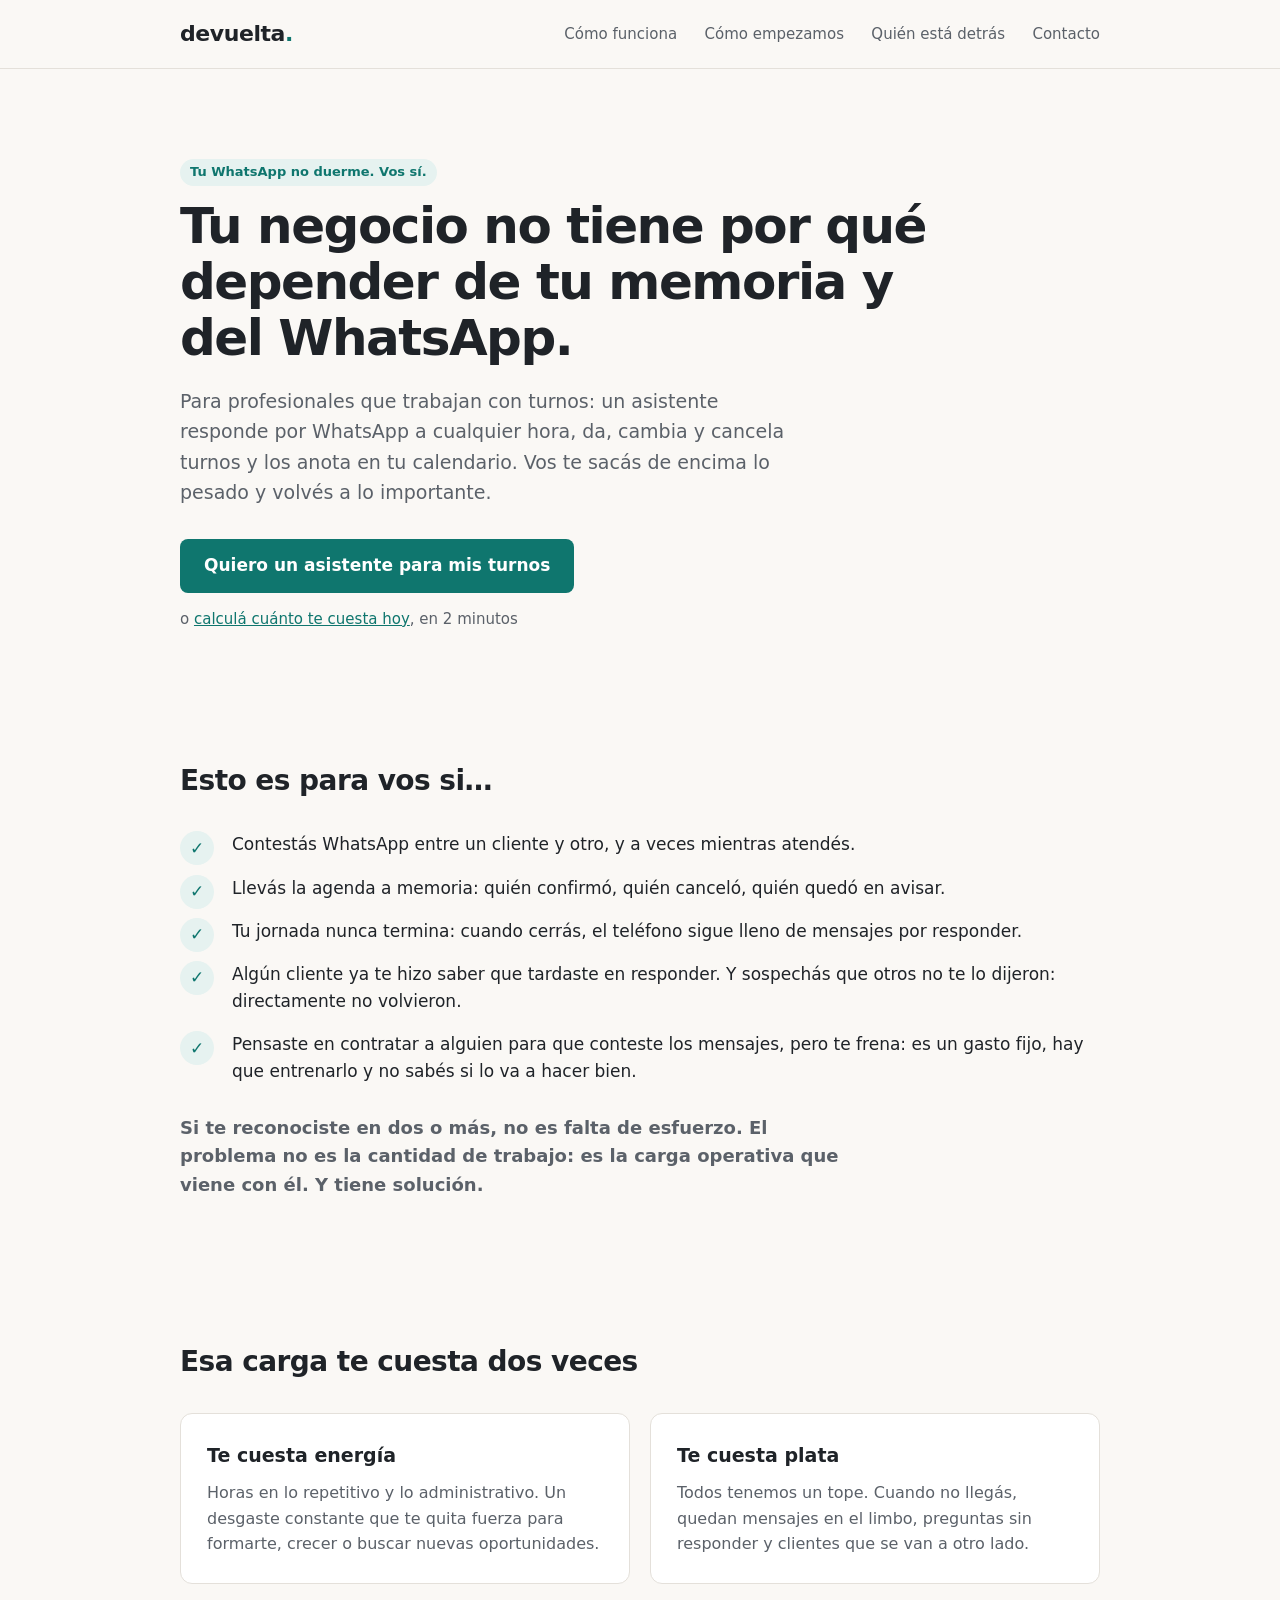
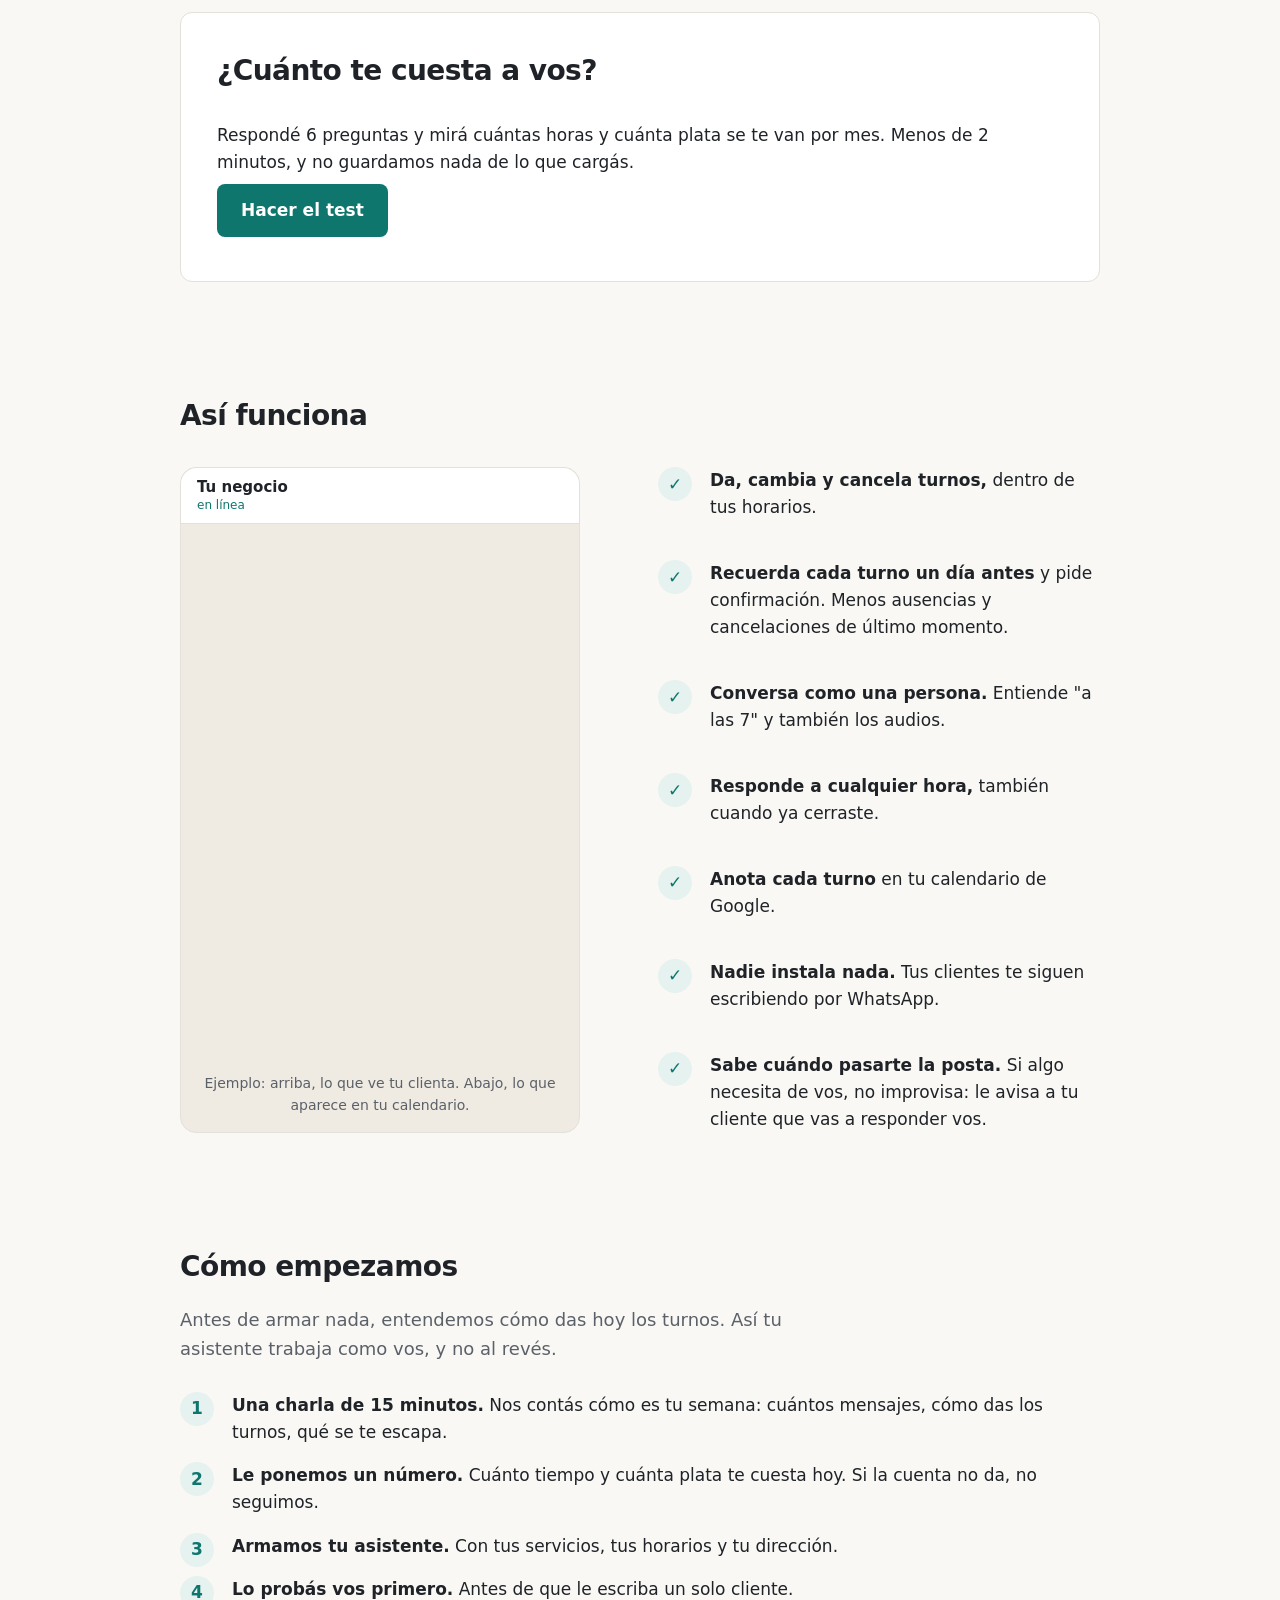
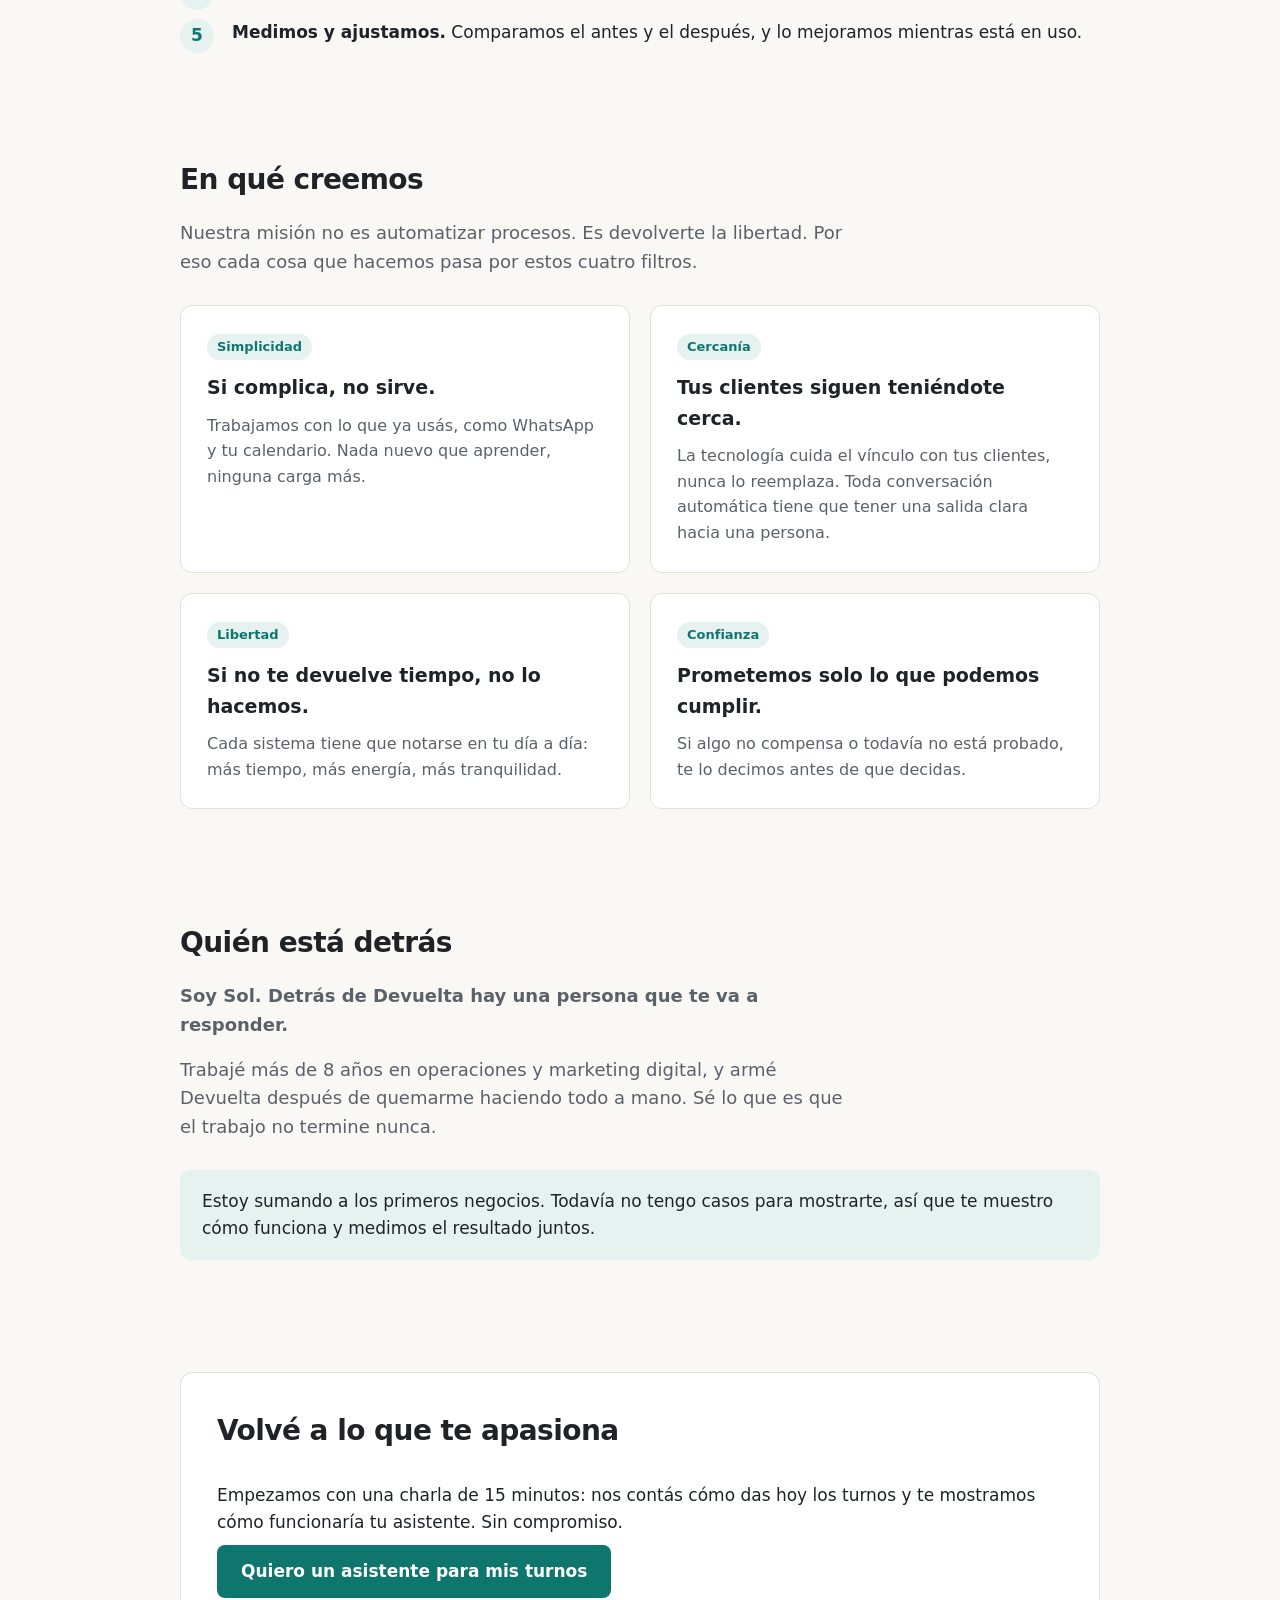
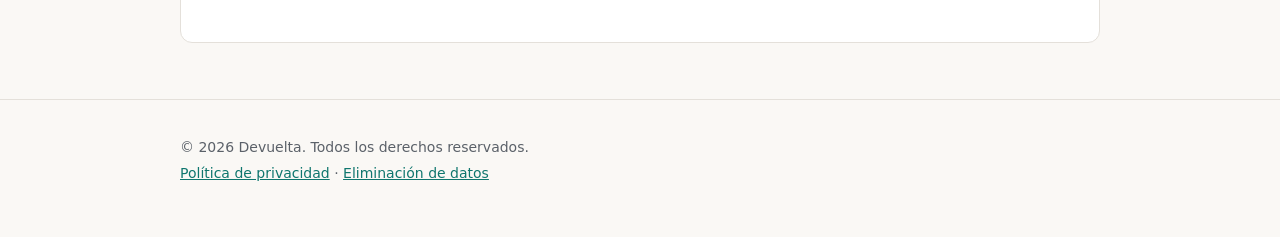
==== commit 683c5113: "Web: nueva etiqueta, bajada, recordatorios y lista más corta en Así funciona Co-Authored-By: Claude " ====
--- a/index.html
+++ b/index.html
@@ -5,7 +5,7 @@
   <meta name="viewport" content="width=device-width, initial-scale=1">
   <title>Devuelta · Que tu negocio no dependa de tu memoria y del WhatsApp</title>
   <meta name="description" content="Para profesionales que trabajan con turnos: un asistente responde por WhatsApp, da, cambia y cancela turnos y los anota en tu calendario de Google. Sin instalar nada.">
-  <link rel="stylesheet" href="styles.css?v=8">
+  <link rel="stylesheet" href="styles.css?v=10">
 </head>
 <body>
   <header>
@@ -22,9 +22,9 @@
 
   <main>
     <div class="contenedor hero">
-      <span class="etiqueta">De vuelta a lo que te apasiona</span>
+      <span class="etiqueta">Tu WhatsApp no duerme. Vos sí.</span>
       <h1>Tu negocio no tiene por qué depender de tu memoria y del WhatsApp.</h1>
-      <p>Para profesionales que trabajan con turnos: un asistente responde por WhatsApp a cualquier hora, da, cambia y cancela turnos y los anota en tu calendario. Vos te sacás eso de encima y volvés a lo que te gusta.</p>
+      <p>Para profesionales que trabajan con turnos: un asistente responde por WhatsApp a cualquier hora, da, cambia y cancela turnos y los anota en tu calendario. Vos te sacás de encima lo pesado y volvés a lo importante.</p>
       <a class="boton" href="https://wa.me/5492213147922?text=%C2%A1Hola%20Sol%21%20Vi%20la%20web%20de%20Devuelta%20y%20quiero%20un%20asistente%20para%20mis%20turnos.%20Te%20cuento%20c%C3%B3mo%20trabajo%20hoy%3A" target="_blank" rel="noopener">Quiero un asistente para mis turnos</a>
       <p class="hero-secundario">o <a href="test/index.html">calculá cuánto te cuesta hoy</a>, en 2 minutos</p>
     </div>
@@ -79,12 +79,13 @@
           </div>
           <div>
             <ol class="pasos checklist">
-              <li><strong>Da, cambia y cancela turnos</strong>, siempre dentro de tus horarios.</li>
-              <li><strong>Conversa como lo haría una persona.</strong> Con calidez, entendiendo cómo escribe la gente ("a las 7" es a las 19) y también los audios. Del otro lado, no se siente como hablar con un robot.</li>
-              <li><strong>Responde a cualquier hora</strong>, también a las 22, cuando vos ya cerraste.</li>
-              <li><strong>Anota cada turno en tu calendario de Google</strong>, para que veas tu agenda donde ya la mirás.</li>
-              <li><strong>Ni vos ni tus clientes instalan nada.</strong> Todo sigue igual, pero con un asistente que te saca el trabajo pesado de encima.</li>
-              <li><strong>Sabe cuándo pasarte la posta.</strong> Si una consulta necesita de vos, como una duda puntual sobre un tratamiento o un caso especial, no improvisa: le avisa a tu cliente que le vas a responder vos.</li>
+              <li><strong>Da, cambia y cancela turnos,</strong> dentro de tus horarios.</li>
+              <li><strong>Recuerda cada turno un día antes</strong> y pide confirmación. Menos ausencias y cancelaciones de último momento.</li>
+              <li><strong>Conversa como una persona.</strong> Entiende "a las 7" y también los audios.</li>
+              <li><strong>Responde a cualquier hora,</strong> también cuando ya cerraste.</li>
+              <li><strong>Anota cada turno</strong> en tu calendario de Google.</li>
+              <li><strong>Nadie instala nada.</strong> Tus clientes te siguen escribiendo por WhatsApp.</li>
+              <li><strong>Sabe cuándo pasarte la posta.</strong> Si algo necesita de vos, no improvisa: le avisa a tu cliente que vas a responder vos.</li>
             </ol>
           </div>
         </div>
@@ -167,7 +168,7 @@
   var chat = document.getElementById("chat");
   if (!chat || !("IntersectionObserver" in window)) return;
   if (window.matchMedia && window.matchMedia("(prefers-reduced-motion: reduce)").matches) return;
-  var piezas = chat.querySelectorAll(".msg, .chat-aviso");
+  var piezas = chat.querySelectorAll(".msg, .chat-aviso, .chat-fecha");
   var estado = document.getElementById("chatEstado");
   // [momento en ms, qué pasa]: número = mostrar esa pieza; "e" = escribiendo; "l" = en línea
   var guion = [[600, 0], [1500, "e"], [3200, 1], [3200, "l"], [5200, 2], [6200, "e"], [8000, 3], [8000, "l"], [9200, 4]];
@@ -184,7 +185,7 @@
       timers.push(setTimeout(function () {
         if (paso[1] === "e") estado.textContent = "escribiendo…";
         else if (paso[1] === "l") estado.textContent = "en línea";
-        else piezas[paso[1]].classList.add("visible");
+        else if (piezas[paso[1]]) piezas[paso[1]].classList.add("visible");
       }, paso[0]));
     });
     timers.push(setTimeout(correr, 15000));
--- a/styles.css
+++ b/styles.css
@@ -331,3 +331,16 @@
   .legal h1 { font-size: 28px; }
   .legal h2 { font-size: 19px; margin-top: 32px; }
 }
+
+/* Recordatorio dentro de la conversación de ejemplo */
+.chat-fecha { display: block; width: fit-content; margin: 14px auto 8px; padding: 3px 10px; border-radius: 8px; background: #fff; border: 1px solid var(--borde); font-size: 12px; color: var(--suave); }
+.chat.animado .chat-fecha { opacity: 0; transition: opacity .4s; }
+.chat.animado .chat-fecha.visible { opacity: 1; }
+.msg .botones { display: flex; gap: 6px; margin-top: 8px; }
+.msg .botones span { flex: 1; text-align: center; padding: 6px; border-radius: 6px; border: 1px solid var(--borde); color: var(--acento); font-size: 14px; }
+
+/* Así funciona: en pantalla ancha, la lista ocupa el alto del chat y reparte los puntos */
+@media (min-width: 760px) {
+  .dos-columnas { align-items: stretch; }
+  .dos-columnas > div:last-child > .pasos { height: 100%; align-content: space-between; }
+}
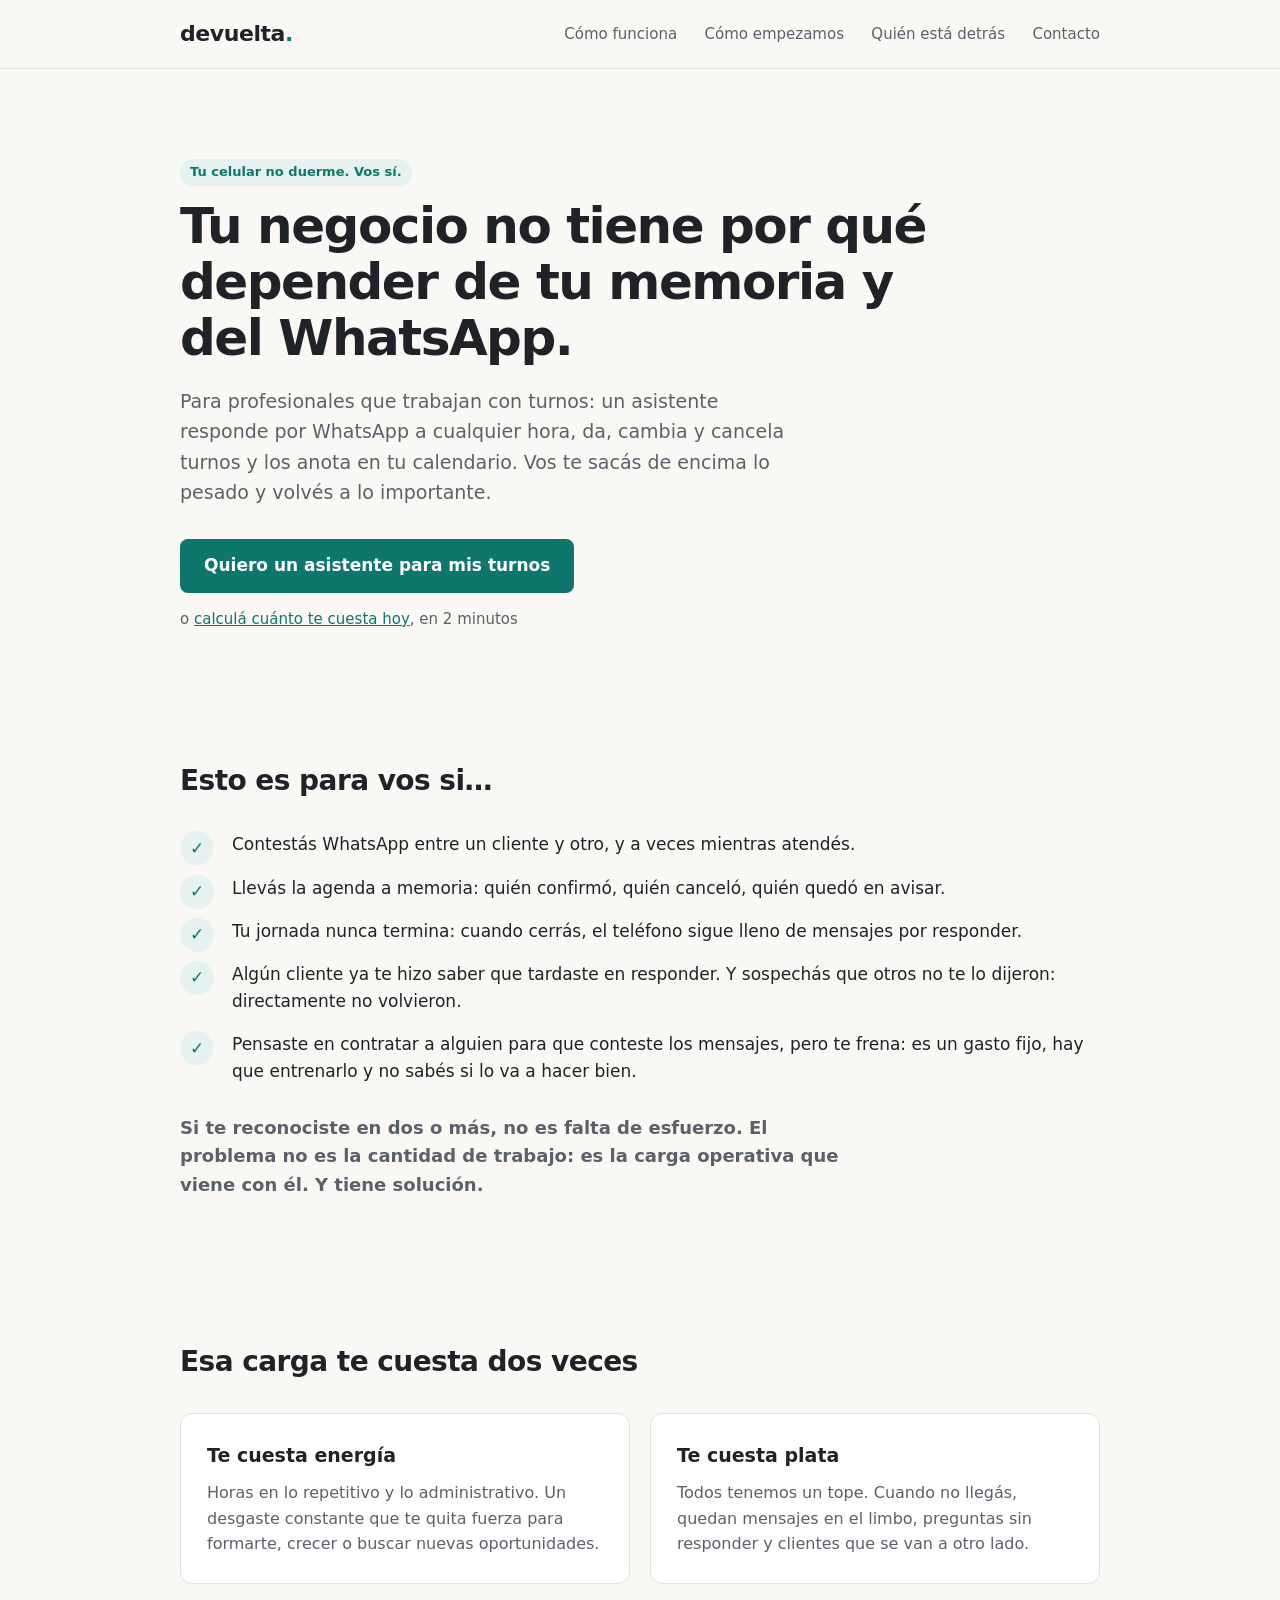
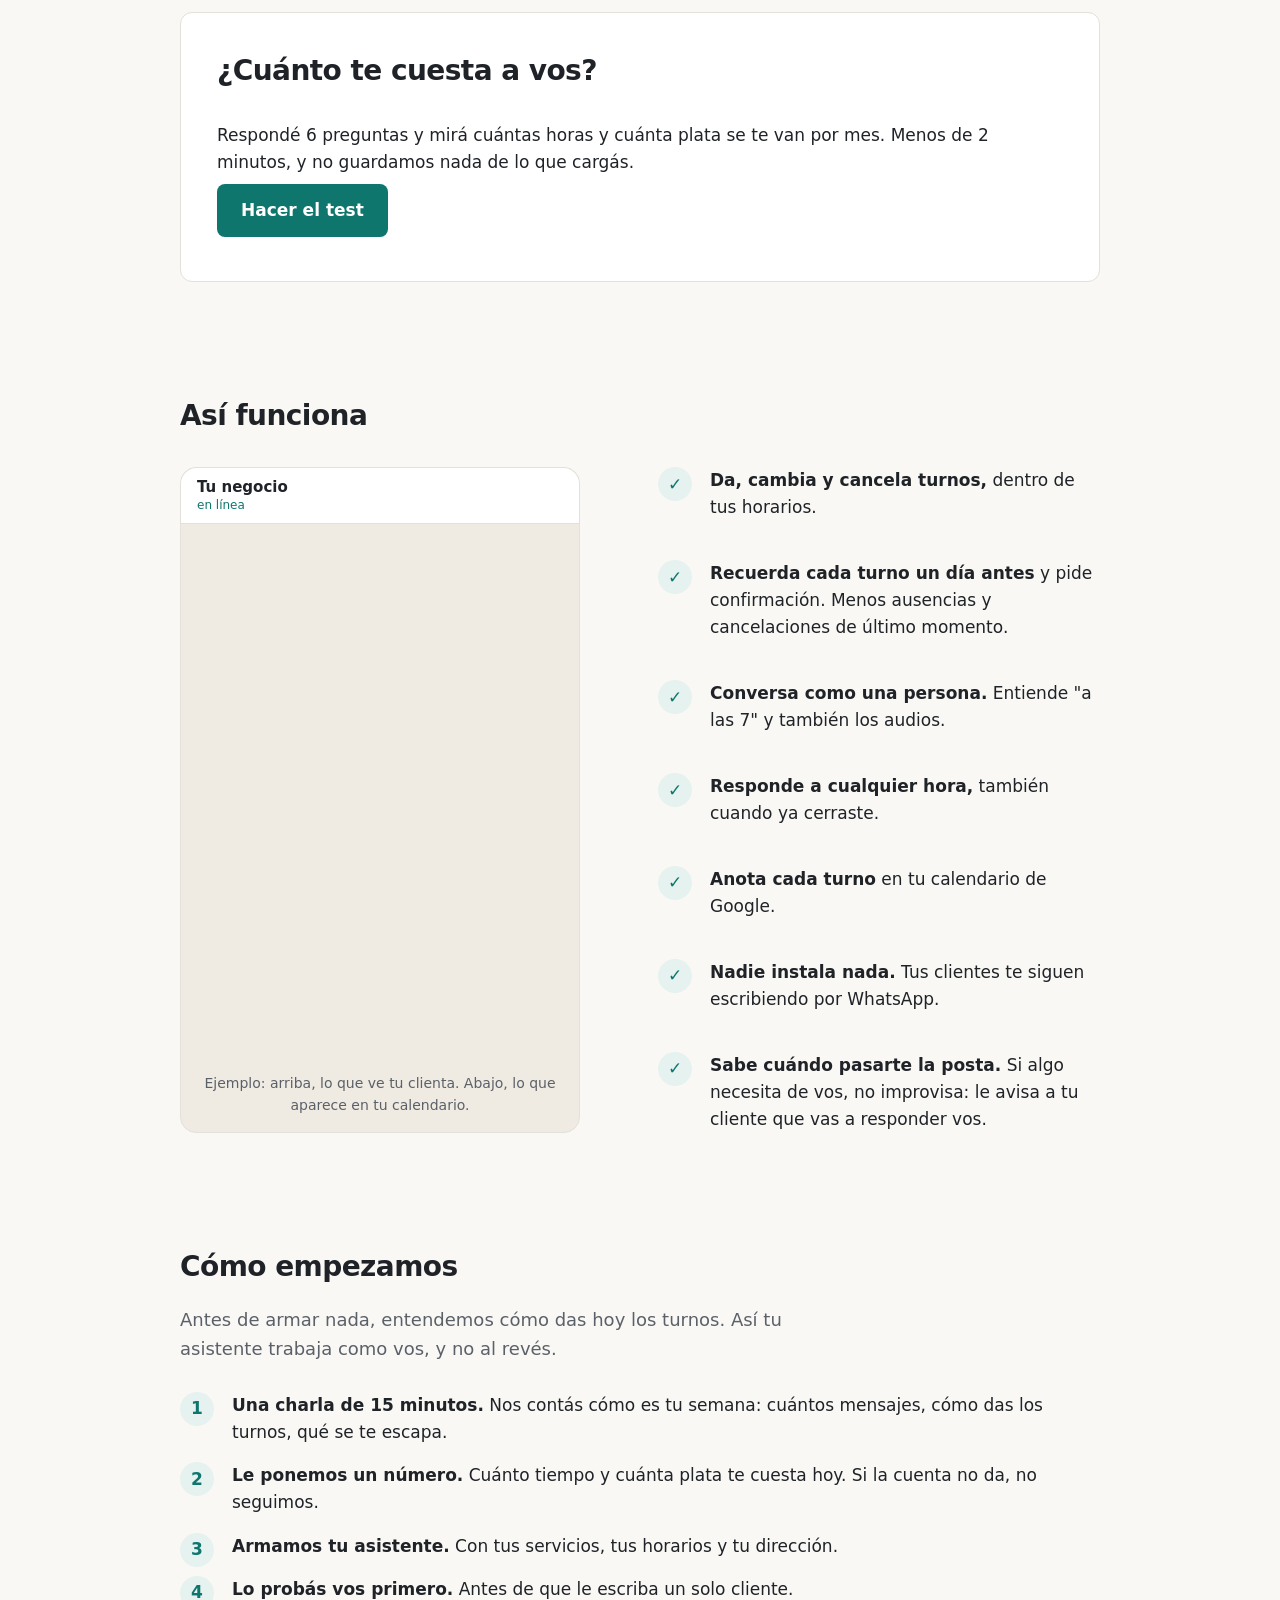
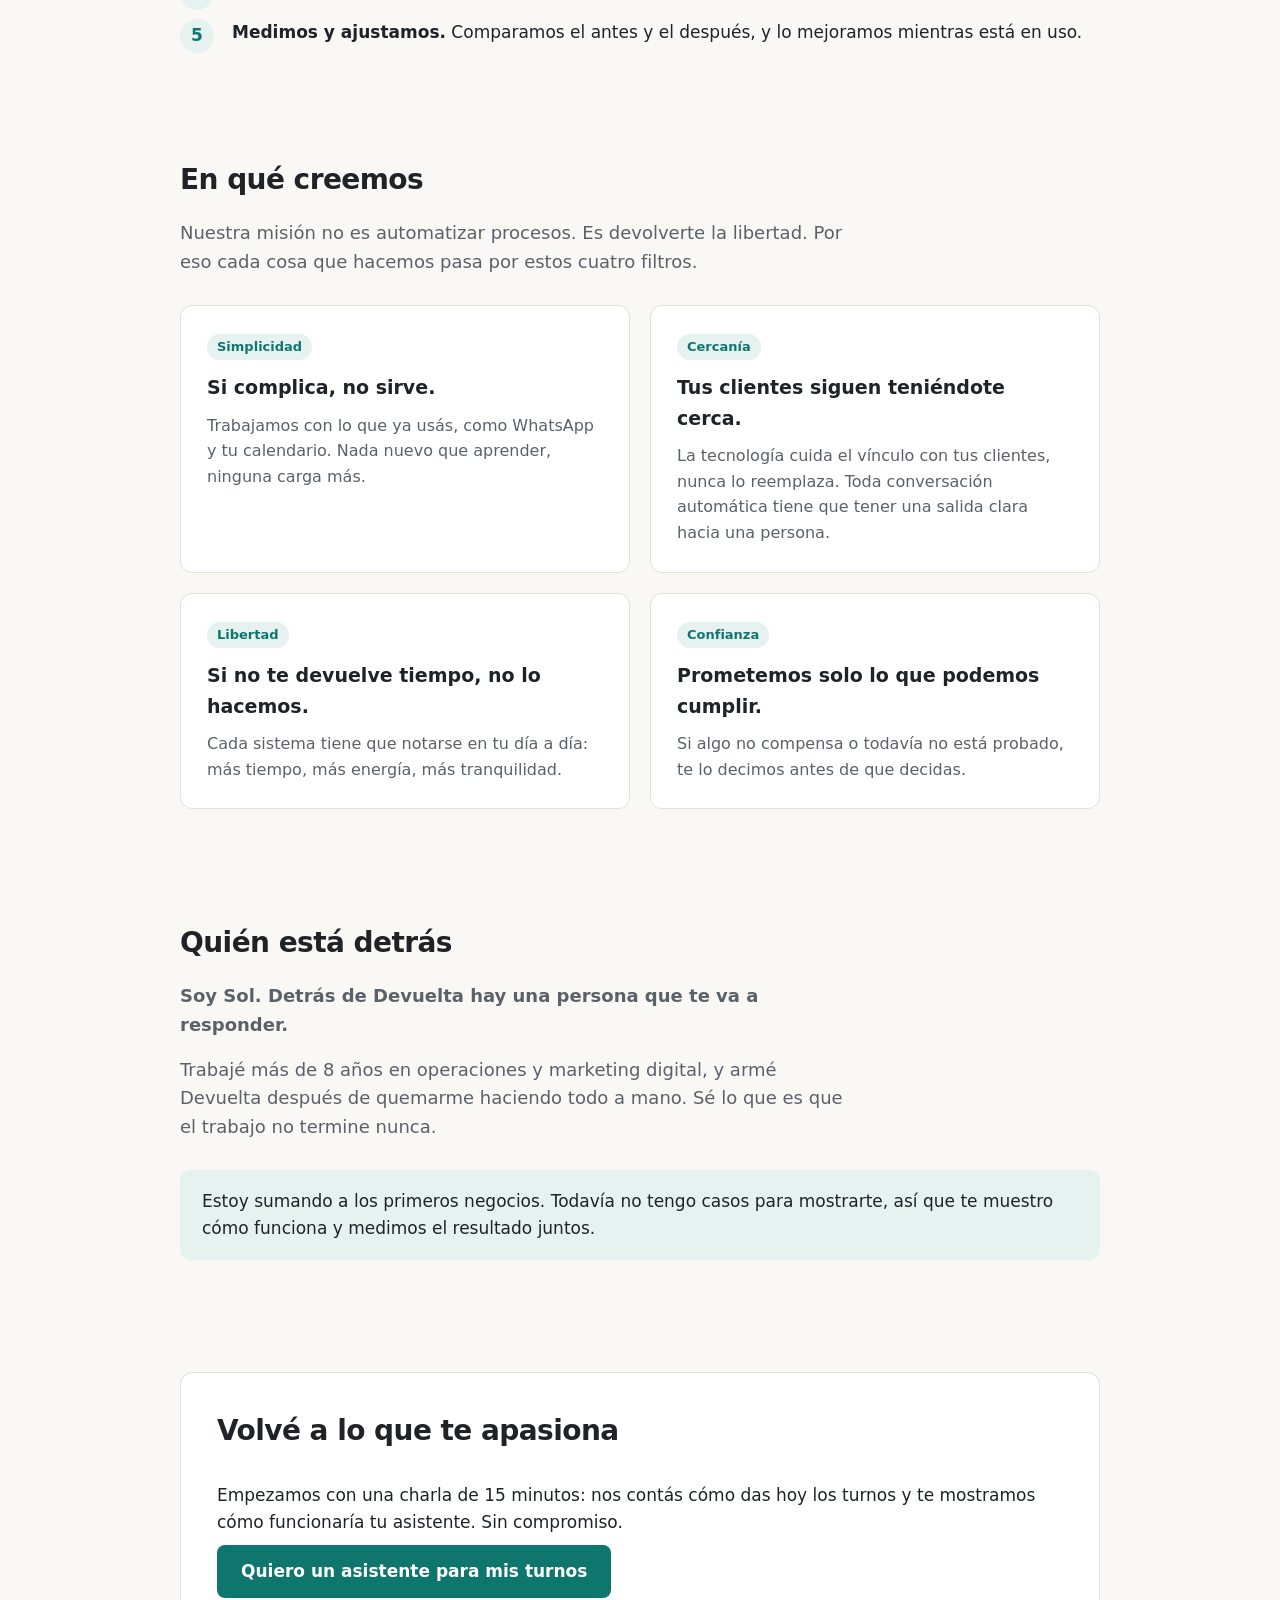
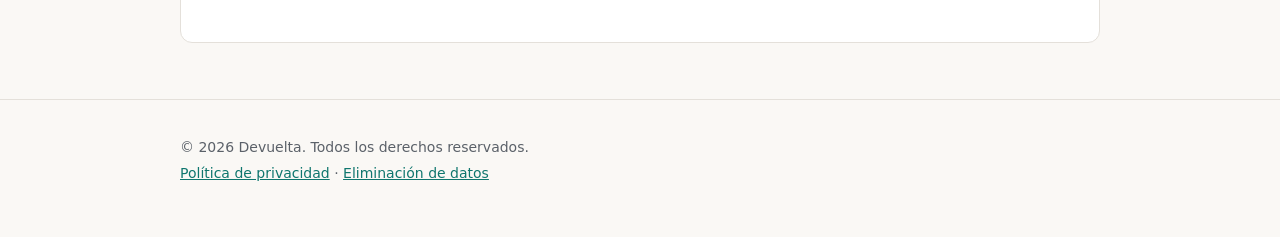
==== commit 47d05732: "Web: etiqueta 'Tu celular no duerme. Vos sí.' Co-Authored-By: Claude Opus 5.5 <noreply@anthropic.com" ====
--- a/index.html
+++ b/index.html
@@ -22,7 +22,7 @@
 
   <main>
     <div class="contenedor hero">
-      <span class="etiqueta">Tu WhatsApp no duerme. Vos sí.</span>
+      <span class="etiqueta">Tu celular no duerme. Vos sí.</span>
       <h1>Tu negocio no tiene por qué depender de tu memoria y del WhatsApp.</h1>
       <p>Para profesionales que trabajan con turnos: un asistente responde por WhatsApp a cualquier hora, da, cambia y cancela turnos y los anota en tu calendario. Vos te sacás de encima lo pesado y volvés a lo importante.</p>
       <a class="boton" href="https://wa.me/5492213147922?text=%C2%A1Hola%20Sol%21%20Vi%20la%20web%20de%20Devuelta%20y%20quiero%20un%20asistente%20para%20mis%20turnos.%20Te%20cuento%20c%C3%B3mo%20trabajo%20hoy%3A" target="_blank" rel="noopener">Quiero un asistente para mis turnos</a>
